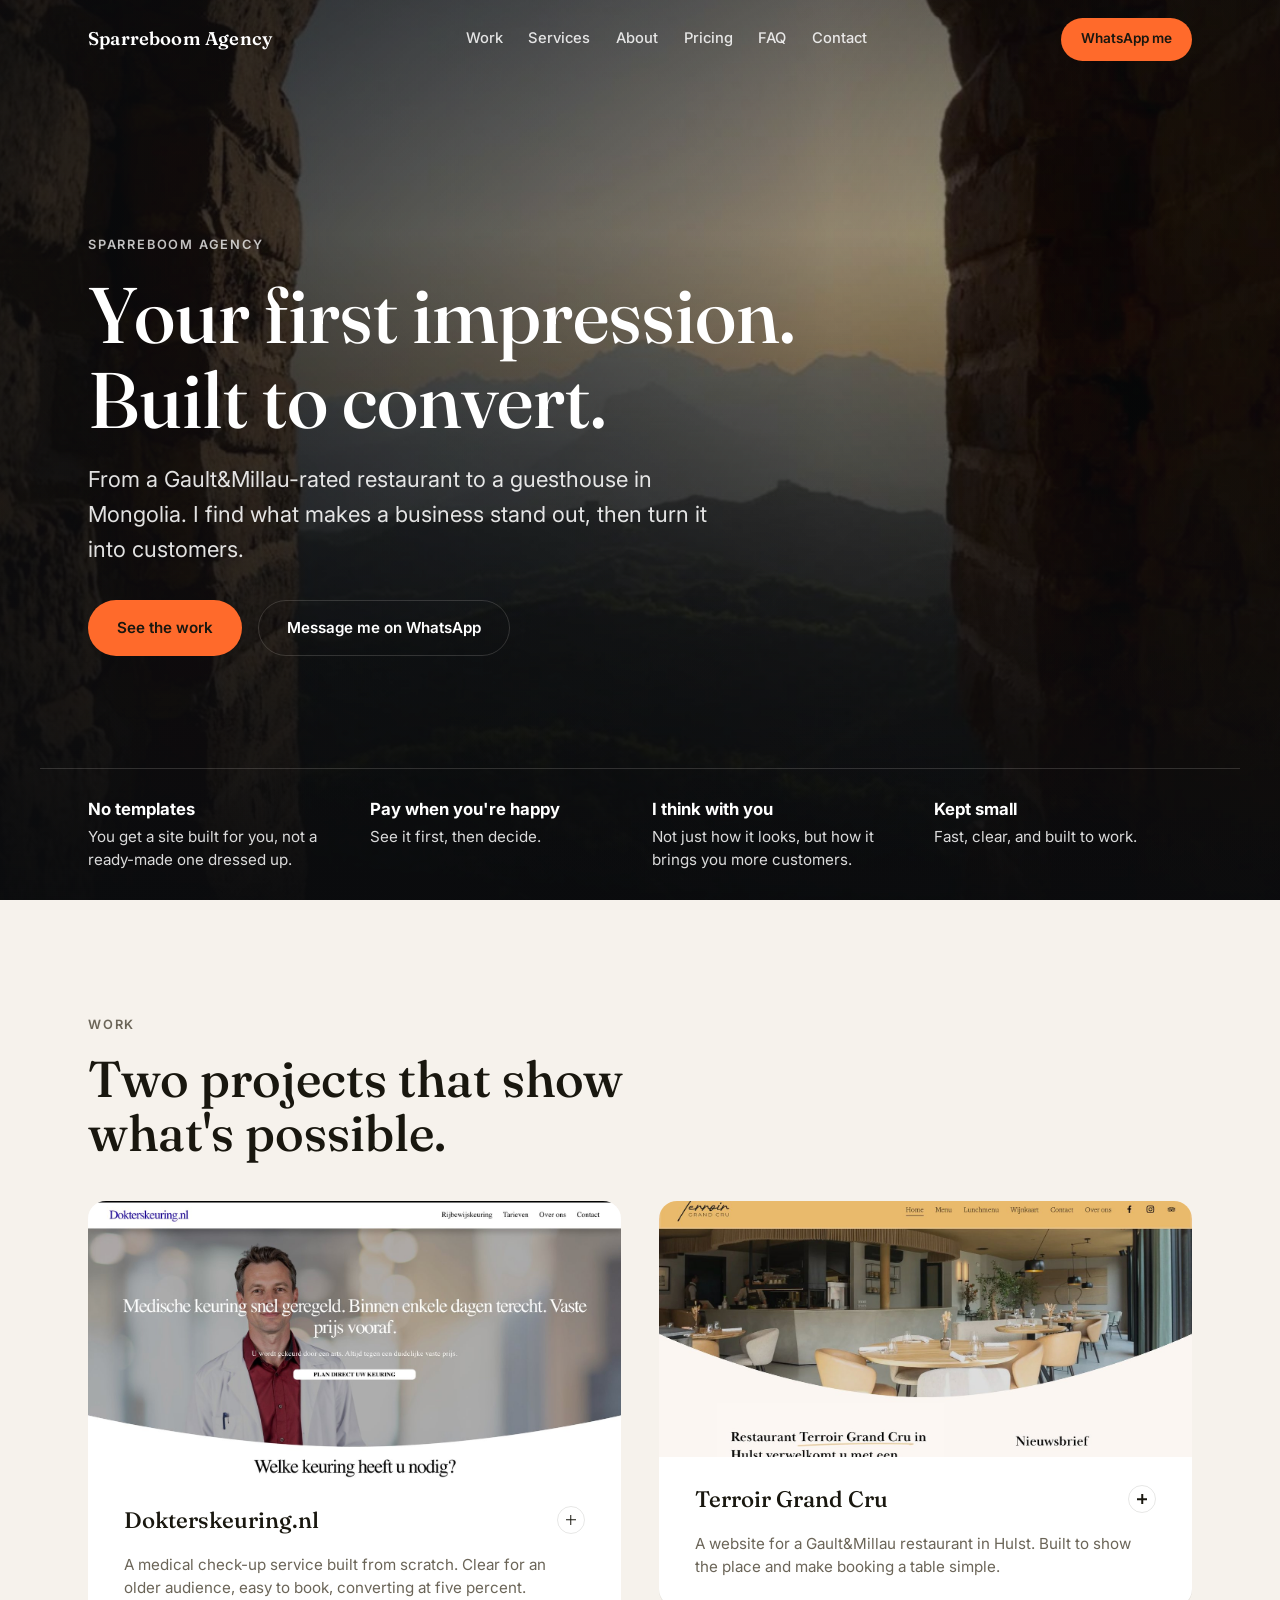
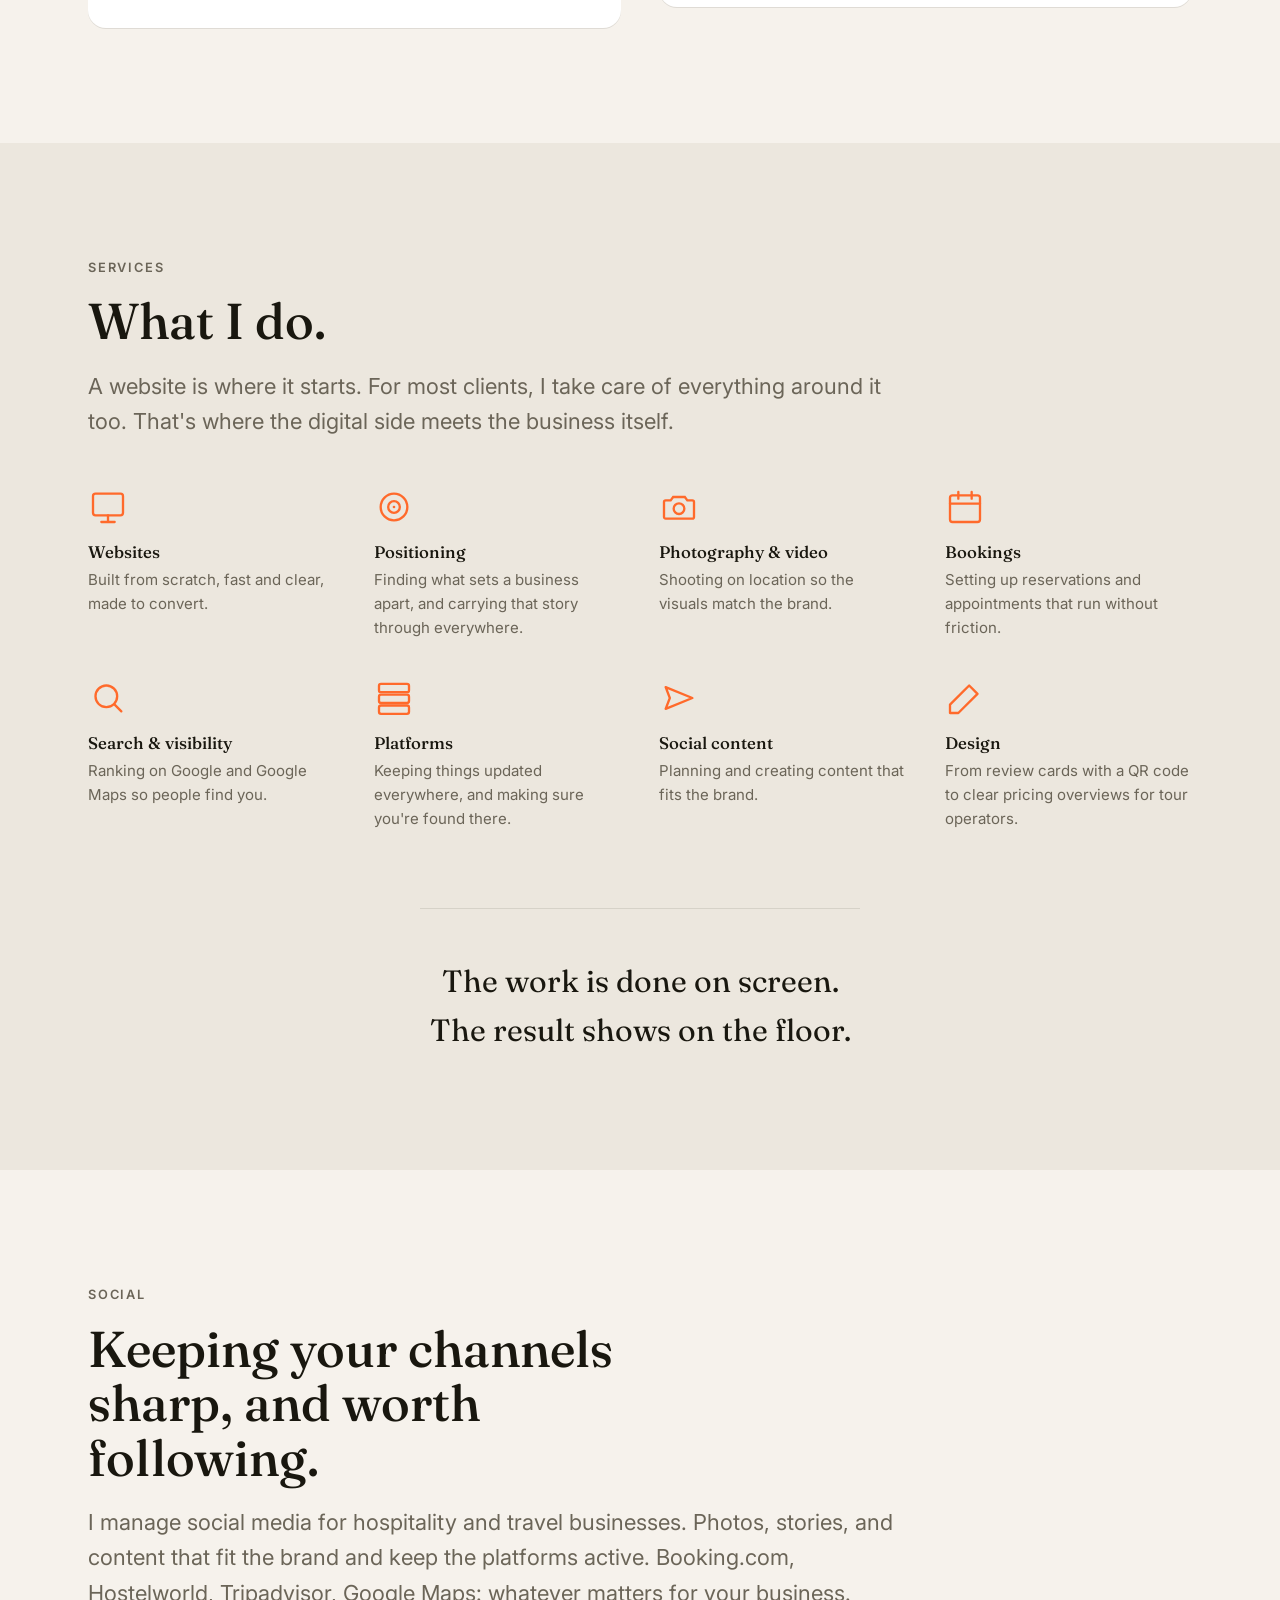
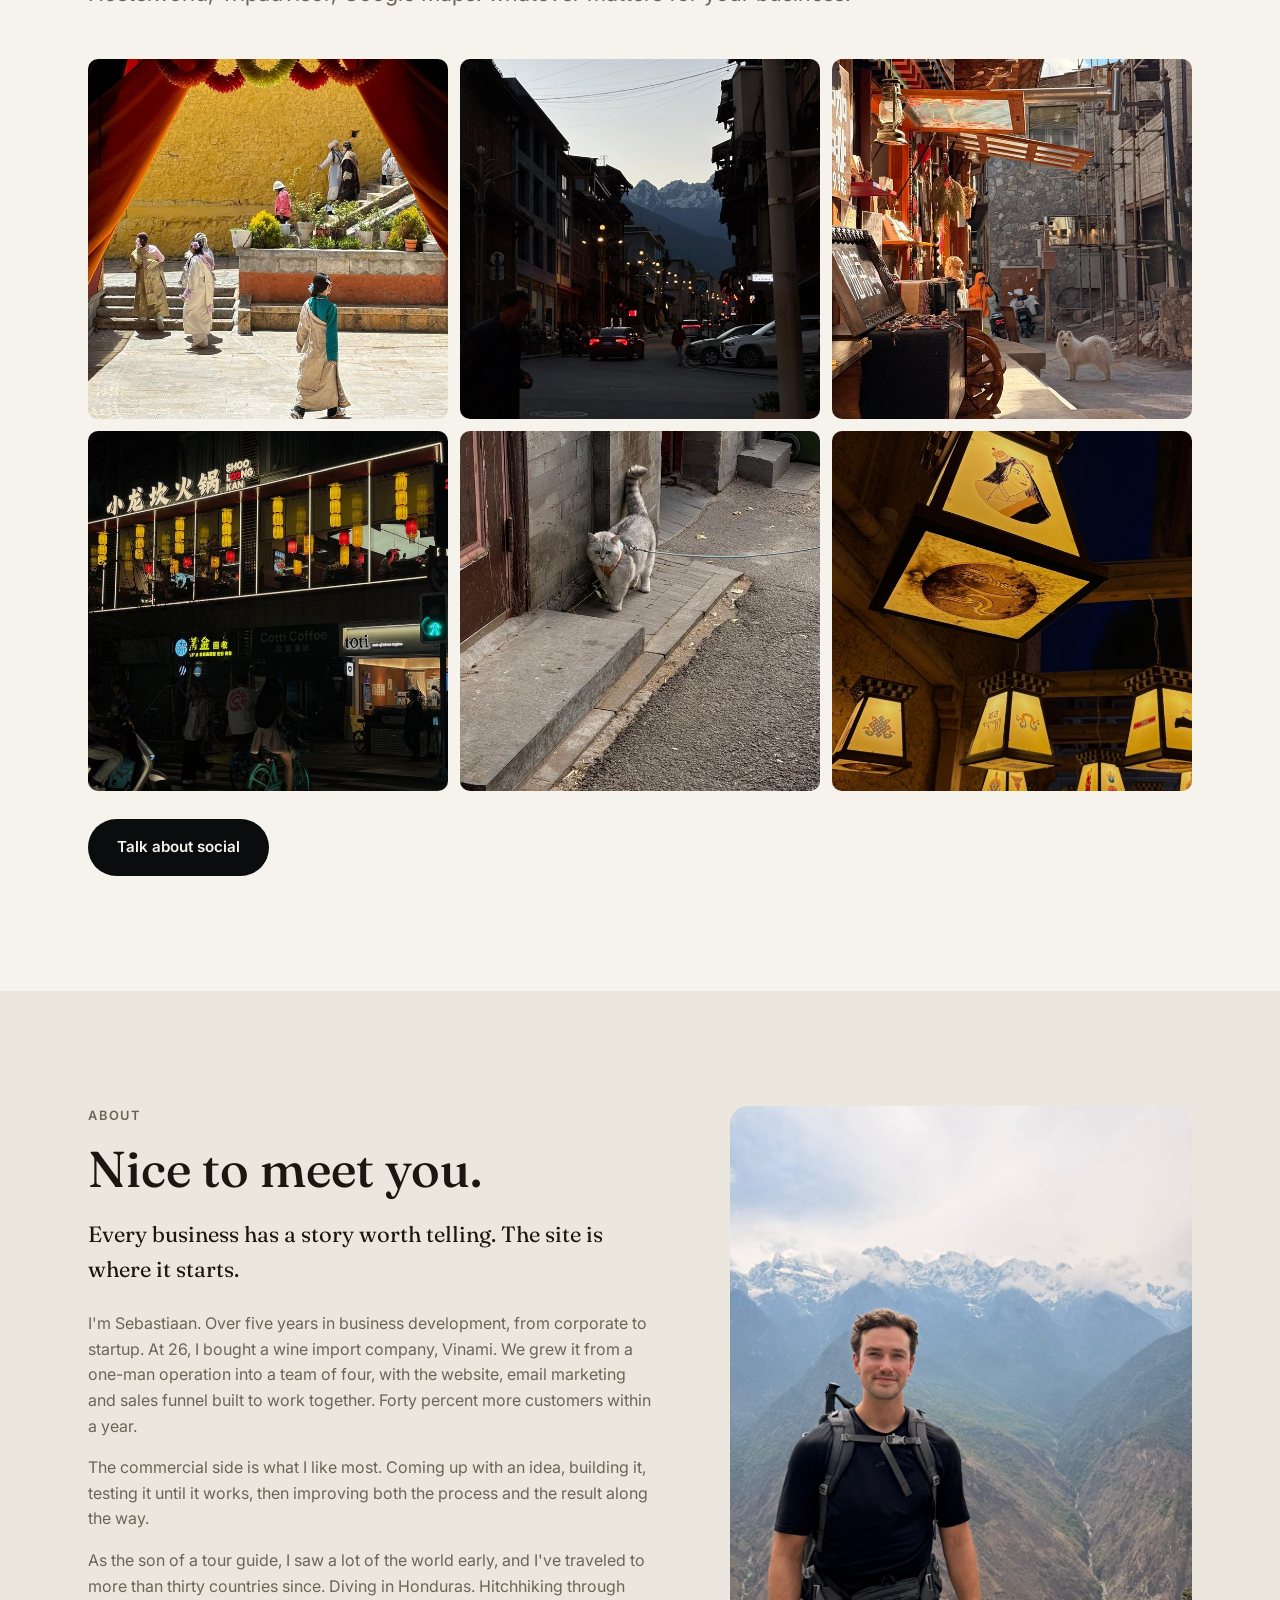
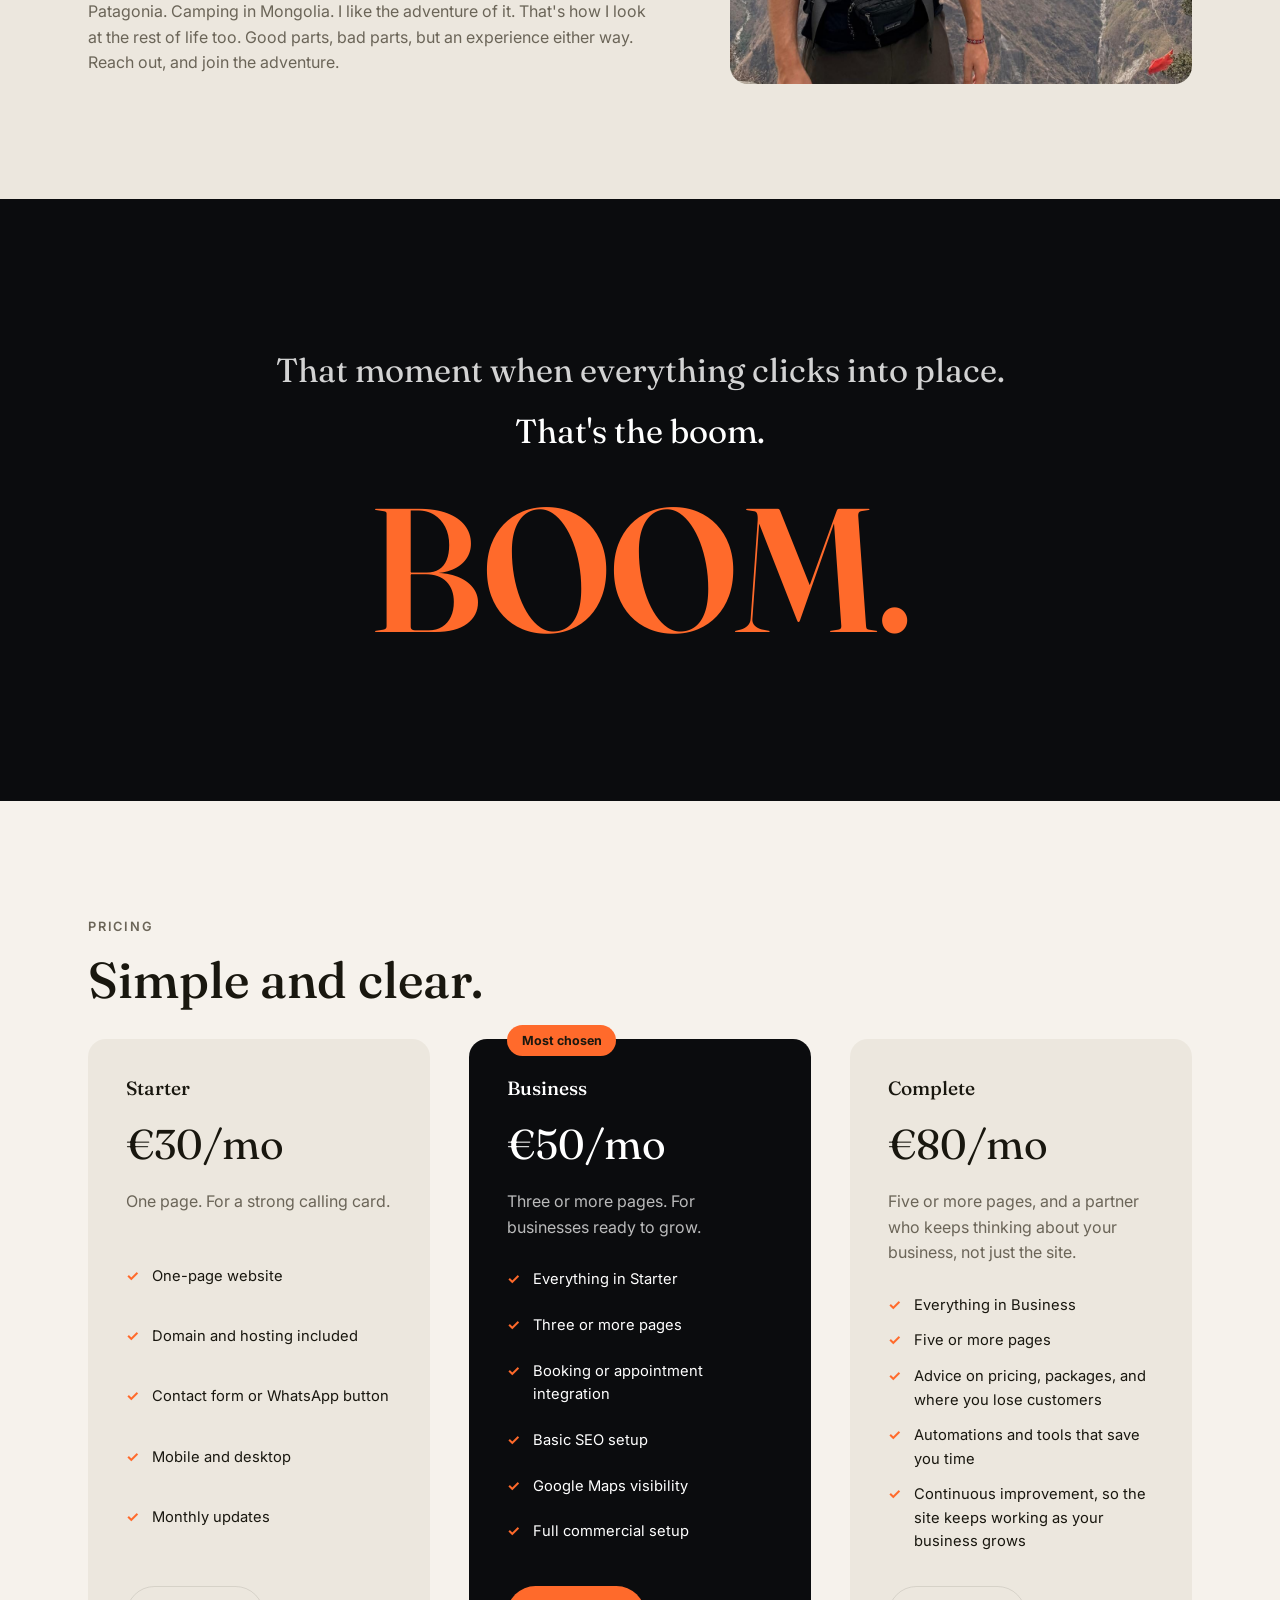
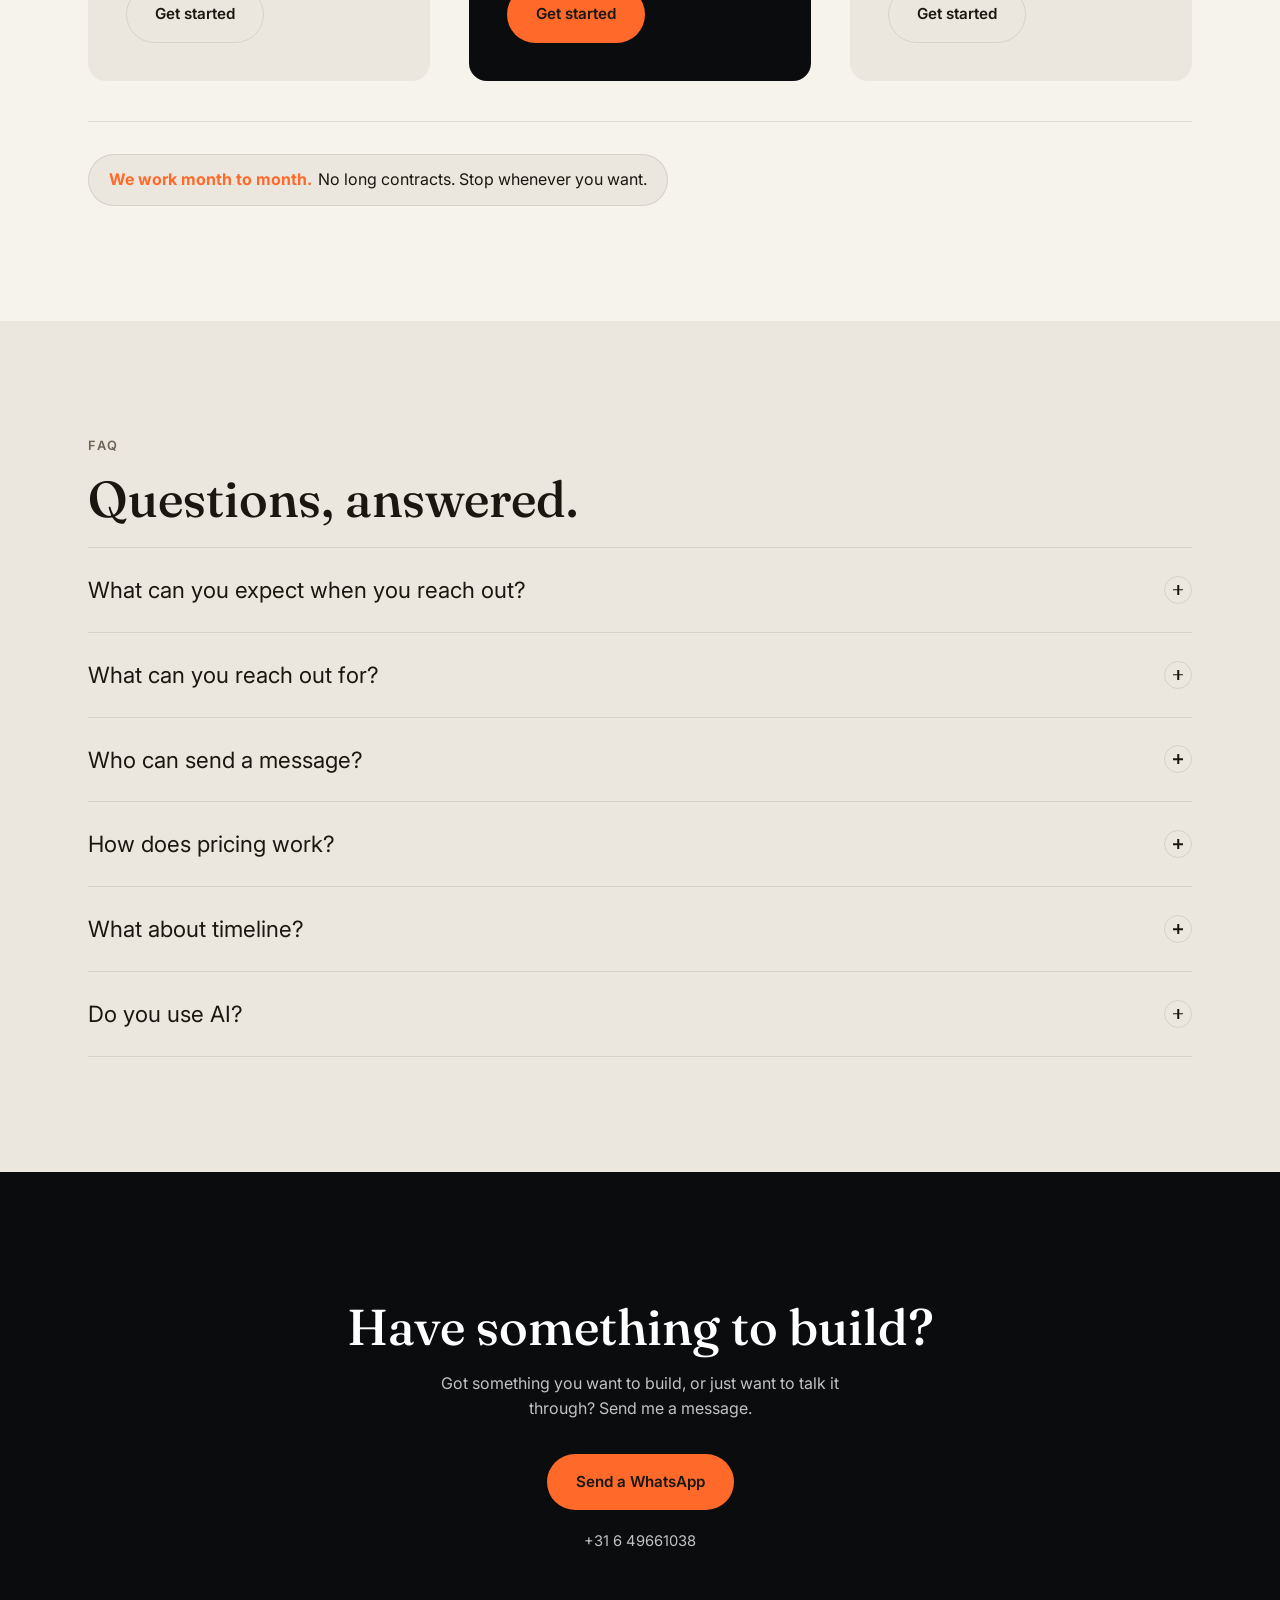
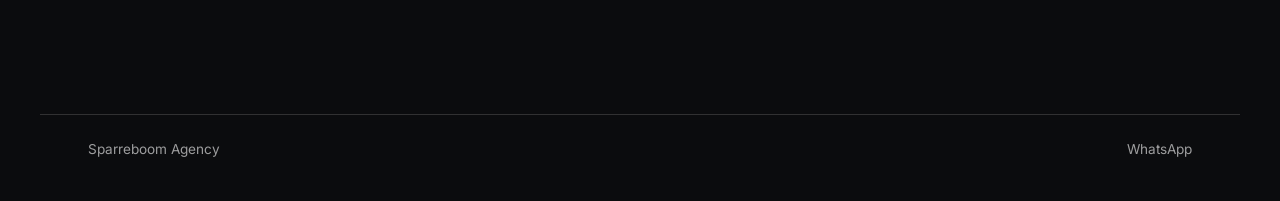
==== index.html @ c26e451d "Initial commit: Sparreboom Agency marketing site Static HTML/CSS/JS site with hero, work case studie" ====
<!DOCTYPE html>
<html lang="en">
<head>
<meta charset="UTF-8">
<meta name="viewport" content="width=device-width, initial-scale=1.0">
<title>Sparreboom Agency — Your first impression, built to convert.</title>
<meta name="description" content="Sparreboom Agency builds websites, and the business around them, for restaurants, guesthouses and small businesses that want to stand out.">

<link rel="preconnect" href="https://fonts.googleapis.com">
<link rel="preconnect" href="https://fonts.gstatic.com" crossorigin>
<link href="https://fonts.googleapis.com/css2?family=Fraunces:ital,opsz,wght@0,9..144,400;0,9..144,500;0,9..144,600;1,9..144,500&family=Inter:wght@400;500;600;700&display=swap" rel="stylesheet">

<link rel="stylesheet" href="css/styles.css">
</head>
<body>

<a class="skip-link" href="#main">Skip to content</a>

<header class="nav" id="nav">
  <div class="nav__inner">
    <a href="#top" class="nav__brand">Sparreboom Agency</a>
    <nav class="nav__links" aria-label="Primary">
      <a href="#work">Work</a>
      <a href="#services">Services</a>
      <a href="#about">About</a>
      <a href="#pricing">Pricing</a>
      <a href="#faq">FAQ</a>
      <a href="#contact">Contact</a>
    </nav>
    <a href="https://wa.me/31649661038" class="btn btn--small btn--accent nav__cta" target="_blank" rel="noopener">WhatsApp me</a>
    <button class="nav__toggle" id="navToggle" aria-label="Open menu" aria-expanded="false">
      <span></span><span></span><span></span>
    </button>
  </div>
  <nav class="nav__mobile" id="navMobile" aria-label="Mobile">
    <a href="#work">Work</a>
    <a href="#services">Services</a>
    <a href="#about">About</a>
    <a href="#pricing">Pricing</a>
    <a href="#faq">FAQ</a>
    <a href="#contact">Contact</a>
    <a href="https://wa.me/31649661038" class="btn btn--accent" target="_blank" rel="noopener">WhatsApp me</a>
  </nav>
</header>

<main id="main">

  <!-- HERO -->
  <section class="hero" id="top">
    <div class="hero__media">
      <img src="images/hero.jpg" alt="A stone archway on the Great Wall of China framing a mountain view at sunset" loading="eager" fetchpriority="high">
      <div class="hero__scrim"></div>
    </div>
    <div class="hero__content reveal">
      <p class="eyebrow eyebrow--light">Sparreboom Agency</p>
      <h1 class="hero__title">Your first impression.<br>Built to convert.</h1>
      <p class="hero__sub">From a Gault&amp;Millau-rated restaurant to a guesthouse in Mongolia. I find what makes a business stand out, then turn it into customers.</p>
      <div class="hero__actions">
        <a href="#work" class="btn btn--accent">See the work</a>
        <a href="https://wa.me/31649661038" class="btn btn--ghost-light" target="_blank" rel="noopener">Message me on WhatsApp</a>
      </div>
    </div>
    <ul class="hero__trust reveal">
      <li><span class="hero__trust-title">No templates</span>You get a site built for you, not a ready-made one dressed up.</li>
      <li><span class="hero__trust-title">Pay when you're happy</span>See it first, then decide.</li>
      <li><span class="hero__trust-title">I think with you</span>Not just how it looks, but how it brings you more customers.</li>
      <li><span class="hero__trust-title">Kept small</span>Fast, clear, and built to work.</li>
    </ul>
  </section>

  <!-- WORK -->
  <section class="section" id="work">
    <div class="container">
      <p class="eyebrow reveal">Work</p>
      <h2 class="section__title reveal">Two projects that show what's possible.</h2>
      <div class="work-grid">
        <div class="work-card reveal" data-accordion-item>
          <button type="button" class="work-card__toggle js-accordion-toggle" aria-expanded="false">
            <span class="work-card__image">
              <img src="images/work-dokterskeuring.jpg" alt="Dokterskeuring.nl website homepage" loading="lazy">
            </span>
            <span class="work-card__head">
              <h3>Dokterskeuring.nl</h3>
              <span class="work-card__chevron" aria-hidden="true"></span>
            </span>
            <span class="work-card__short">A medical check-up service built from scratch. Clear for an older audience, easy to book, converting at five percent.</span>
          </button>
          <div class="work-card__panel">
            <div class="work-card__panel-inner">
              <div class="work-card__panel-content">
                <p>Dokterskeuring.nl needed to reach a specific audience and turn visits into booked appointments. The site didn't exist yet, so I could build it properly from the start.</p>
                <p>The audience is older, so clarity came first. We worked out what questions a visitor would have, then built the site around those answers: short paths, large buttons, and a booking flow that works without friction.</p>
                <p>I set up the basic SEO and the positioning, and everything was measurable from day one. The site now converts at five percent, tracked since it went live.</p>
                <blockquote class="work-card__quote">
                  <p>"Sebastiaan set it up from the start. We get bookings every week now."</p>
                </blockquote>
                <a class="work-card__link" href="https://dokterskeuring.nl/" target="_blank" rel="noopener">Visit the live site <span aria-hidden="true">→</span></a>
              </div>
            </div>
          </div>
        </div>
        <div class="work-card reveal" data-accordion-item>
          <button type="button" class="work-card__toggle js-accordion-toggle" aria-expanded="false">
            <span class="work-card__image">
              <img src="images/work-terroir.jpg" alt="Terroir Grand Cru restaurant website homepage" loading="lazy">
            </span>
            <span class="work-card__head">
              <h3>Terroir Grand Cru</h3>
              <span class="work-card__chevron" aria-hidden="true"></span>
            </span>
            <span class="work-card__short">A website for a Gault&amp;Millau restaurant in Hulst. Built to show the place and make booking a table simple.</span>
          </button>
          <div class="work-card__panel">
            <div class="work-card__panel-inner">
              <div class="work-card__panel-content">
                <p>Terroir Grand Cru is a Gault&amp;Millau-rated restaurant, and the website needed to match that level.</p>
                <p>I built the site around the food and the room: large photography, a calm layout, and a clear path to the menu and the reservation page.</p>
                <p>The result is a site that feels as considered as the kitchen itself, and makes booking a table the easiest part of the evening.</p>
                <blockquote class="work-card__quote">
                  <p>"He understood the restaurant right away. The site feels like us."</p>
                </blockquote>
                <a class="work-card__link" href="https://terroirgrandcru.nl/" target="_blank" rel="noopener">Visit the live site <span aria-hidden="true">→</span></a>
              </div>
            </div>
          </div>
        </div>
      </div>
    </div>
  </section>

  <!-- SERVICES -->
  <section class="section section--card" id="services">
    <div class="container">
      <p class="eyebrow reveal">Services</p>
      <h2 class="section__title reveal">What I do.</h2>
      <p class="section__intro reveal">A website is where it starts. For most clients, I take care of everything around it too. That's where the digital side meets the business itself.</p>

      <div class="services-grid">
        <div class="service reveal">
          <span class="service__icon" aria-hidden="true"><svg viewBox="0 0 24 24" fill="none"><rect x="3" y="4" width="18" height="13" rx="1.5" stroke="currentColor" stroke-width="1.4"/><path d="M8 21h8M12 17v4" stroke="currentColor" stroke-width="1.4" stroke-linecap="round"/></svg></span>
          <h3>Websites</h3>
          <p>Built from scratch, fast and clear, made to convert.</p>
        </div>
        <div class="service reveal">
          <span class="service__icon" aria-hidden="true"><svg viewBox="0 0 24 24" fill="none"><circle cx="12" cy="12" r="8" stroke="currentColor" stroke-width="1.4"/><circle cx="12" cy="12" r="3.5" stroke="currentColor" stroke-width="1.4"/><circle cx="12" cy="12" r="0.8" fill="currentColor"/></svg></span>
          <h3>Positioning</h3>
          <p>Finding what sets a business apart, and carrying that story through everywhere.</p>
        </div>
        <div class="service reveal">
          <span class="service__icon" aria-hidden="true"><svg viewBox="0 0 24 24" fill="none"><path d="M4 8h3l1.5-2h7L17 8h3a1 1 0 0 1 1 1v9a1 1 0 0 1-1 1H4a1 1 0 0 1-1-1V9a1 1 0 0 1 1-1Z" stroke="currentColor" stroke-width="1.4"/><circle cx="12" cy="13" r="3.2" stroke="currentColor" stroke-width="1.4"/></svg></span>
          <h3>Photography &amp; video</h3>
          <p>Shooting on location so the visuals match the brand.</p>
        </div>
        <div class="service reveal">
          <span class="service__icon" aria-hidden="true"><svg viewBox="0 0 24 24" fill="none"><rect x="3" y="5" width="18" height="16" rx="1.5" stroke="currentColor" stroke-width="1.4"/><path d="M3 10h18M8 3v4M16 3v4" stroke="currentColor" stroke-width="1.4" stroke-linecap="round"/></svg></span>
          <h3>Bookings</h3>
          <p>Setting up reservations and appointments that run without friction.</p>
        </div>
        <div class="service reveal">
          <span class="service__icon" aria-hidden="true"><svg viewBox="0 0 24 24" fill="none"><circle cx="11" cy="11" r="6.5" stroke="currentColor" stroke-width="1.4"/><path d="M20 20l-4.3-4.3" stroke="currentColor" stroke-width="1.4" stroke-linecap="round"/></svg></span>
          <h3>Search &amp; visibility</h3>
          <p>Ranking on Google and Google Maps so people find you.</p>
        </div>
        <div class="service reveal">
          <span class="service__icon" aria-hidden="true"><svg viewBox="0 0 24 24" fill="none"><rect x="3" y="3.5" width="18" height="5" rx="1.2" stroke="currentColor" stroke-width="1.4"/><rect x="3" y="10" width="18" height="5" rx="1.2" stroke="currentColor" stroke-width="1.4"/><rect x="3" y="16.5" width="18" height="5" rx="1.2" stroke="currentColor" stroke-width="1.4"/></svg></span>
          <h3>Platforms</h3>
          <p>Keeping things updated everywhere, and making sure you're found there.</p>
        </div>
        <div class="service reveal">
          <span class="service__icon" aria-hidden="true"><svg viewBox="0 0 24 24" fill="none"><path d="M4 5.5 20 12 4 18.5l2.5-6.5L4 5.5Z" stroke="currentColor" stroke-width="1.4" stroke-linejoin="round"/></svg></span>
          <h3>Social content</h3>
          <p>Planning and creating content that fits the brand.</p>
        </div>
        <div class="service reveal">
          <span class="service__icon" aria-hidden="true"><svg viewBox="0 0 24 24" fill="none"><path d="M14.5 4.5 19.5 9.5 8 21H3v-5L14.5 4.5Z" stroke="currentColor" stroke-width="1.4" stroke-linejoin="round"/></svg></span>
          <h3>Design</h3>
          <p>From review cards with a QR code to clear pricing overviews for tour operators.</p>
        </div>
      </div>

      <p class="pull-quote reveal">The work is done on screen.<br>The result shows on the floor.</p>
    </div>
  </section>

  <!-- SOCIAL -->
  <section class="section" id="social-media">
    <div class="container">
      <p class="eyebrow reveal">Social</p>
      <h2 class="section__title reveal">Keeping your channels sharp, and worth following.</h2>
      <p class="section__intro reveal">I manage social media for hospitality and travel businesses. Photos, stories, and content that fit the brand and keep the platforms active. Booking.com, Hostelworld, Tripadvisor, Google Maps: whatever matters for your business.</p>

      <div class="social-grid reveal">
        <img src="images/social-1.jpg" alt="Temple courtyard with garlands during a ceremony in Mongolia" loading="lazy">
        <img src="images/social-2.jpg" alt="Mountain town street at dusk" loading="lazy">
        <img src="images/social-3.jpg" alt="Lantern-lit shopfront with a dog outside" loading="lazy">
        <img src="images/social-4.jpg" alt="Night street scene with restaurant signage" loading="lazy">
        <img src="images/social-5.jpg" alt="Grey cat on a leash outside a doorway" loading="lazy">
        <img src="images/social-6.jpg" alt="Hanging paper lanterns lit up at dusk" loading="lazy">
      </div>
      <a href="https://wa.me/31649661038" class="btn btn--dark reveal" target="_blank" rel="noopener">Talk about social</a>
    </div>
  </section>

  <!-- ABOUT -->
  <section class="section section--card" id="about">
    <div class="container about">
      <div class="about__text">
        <p class="eyebrow reveal">About</p>
        <h2 class="section__title reveal">Nice to meet you.</h2>
        <p class="about__lede reveal">Every business has a story worth telling. The site is where it starts.</p>
        <p class="reveal">I'm Sebastiaan. Over five years in business development, from corporate to startup. At 26, I bought a wine import company, Vinami. We grew it from a one-man operation into a team of four, with the website, email marketing and sales funnel built to work together. Forty percent more customers within a year.</p>
        <p class="reveal">The commercial side is what I like most. Coming up with an idea, building it, testing it until it works, then improving both the process and the result along the way.</p>
        <p class="reveal">As the son of a tour guide, I saw a lot of the world early, and I've traveled to more than thirty countries since. Diving in Honduras. Hitchhiking through Patagonia. Camping in Mongolia. I like the adventure of it. That's how I look at the rest of life too. Good parts, bad parts, but an experience either way. Reach out, and join the adventure.</p>
      </div>
      <div class="about__photos reveal">
        <img src="images/about-1.jpg" alt="Sebastiaan standing on a mountain trail with snow-capped peaks behind him" loading="lazy">
      </div>
    </div>
  </section>

  <!-- THE MOMENT -->
  <section class="moment">
    <p class="moment__line reveal">That moment when everything clicks into place.</p>
    <p class="moment__line moment__line--sub reveal">That's the boom.</p>
    <p class="moment__boom reveal" data-boom>BOOM.</p>
  </section>

  <!-- PRICING -->
  <section class="section" id="pricing">
    <div class="container">
      <p class="eyebrow reveal">Pricing</p>
      <h2 class="section__title reveal">Simple and clear.</h2>

      <div class="pricing-grid">
        <div class="price-card reveal">
          <h3>Starter</h3>
          <p class="price-card__price"><span class="price-card__amount">€30</span>/mo</p>
          <p class="price-card__desc">One page. For a strong calling card.</p>
          <ul class="price-card__list">
            <li class="is-included">One-page website</li>
            <li class="is-included">Domain and hosting included</li>
            <li class="is-included">Contact form or WhatsApp button</li>
            <li class="is-included">Mobile and desktop</li>
            <li class="is-included">Monthly updates</li>
          </ul>
          <a href="https://wa.me/31649661038" class="btn btn--ghost-dark" target="_blank" rel="noopener">Get started</a>
        </div>

        <div class="price-card price-card--featured reveal">
          <span class="price-card__badge">Most chosen</span>
          <h3>Business</h3>
          <p class="price-card__price"><span class="price-card__amount">€50</span>/mo</p>
          <p class="price-card__desc">Three or more pages. For businesses ready to grow.</p>
          <ul class="price-card__list">
            <li class="is-included">Everything in Starter</li>
            <li class="is-included">Three or more pages</li>
            <li class="is-included">Booking or appointment integration</li>
            <li class="is-included">Basic SEO setup</li>
            <li class="is-included">Google Maps visibility</li>
            <li class="is-included">Full commercial setup</li>
          </ul>
          <a href="https://wa.me/31649661038" class="btn btn--accent" target="_blank" rel="noopener">Get started</a>
        </div>

        <div class="price-card reveal">
          <h3>Complete</h3>
          <p class="price-card__price"><span class="price-card__amount">€80</span>/mo</p>
          <p class="price-card__desc">Five or more pages, and a partner who keeps thinking about your business, not just the site.</p>
          <ul class="price-card__list">
            <li class="is-included">Everything in Business</li>
            <li class="is-included">Five or more pages</li>
            <li class="is-included">Advice on pricing, packages, and where you lose customers</li>
            <li class="is-included">Automations and tools that save you time</li>
            <li class="is-included">Continuous improvement, so the site keeps working as your business grows</li>
          </ul>
          <a href="https://wa.me/31649661038" class="btn btn--ghost-dark" target="_blank" rel="noopener">Get started</a>
        </div>
      </div>

      <div class="pricing-meta reveal">
        <p class="pricing-terms"><strong>We work month to month.</strong> No long contracts. Stop whenever you want.</p>
      </div>
    </div>
  </section>

  <!-- FAQ -->
  <section class="section section--card" id="faq">
    <div class="container">
      <p class="eyebrow reveal">FAQ</p>
      <h2 class="section__title reveal">Questions, answered.</h2>

      <div class="faq-list">
        <div class="faq-item reveal" data-accordion-item>
          <button type="button" class="faq-item__toggle js-accordion-toggle" aria-expanded="false">
            <span class="faq-item__q">What can you expect when you reach out?</span>
            <span class="faq-item__chevron" aria-hidden="true"></span>
          </button>
          <div class="faq-item__panel">
            <div class="faq-item__panel-inner">
              <div class="faq-item__panel-content">
                <p>A short, no-pressure conversation about what you need and whether I can help.</p>
              </div>
            </div>
          </div>
        </div>

        <div class="faq-item reveal" data-accordion-item>
          <button type="button" class="faq-item__toggle js-accordion-toggle" aria-expanded="false">
            <span class="faq-item__q">What can you reach out for?</span>
            <span class="faq-item__chevron" aria-hidden="true"></span>
          </button>
          <div class="faq-item__panel">
            <div class="faq-item__panel-inner">
              <div class="faq-item__panel-content">
                <p>Anything from a new website to positioning, social, or commercial advice. Also one-off projects.</p>
              </div>
            </div>
          </div>
        </div>

        <div class="faq-item reveal" data-accordion-item>
          <button type="button" class="faq-item__toggle js-accordion-toggle" aria-expanded="false">
            <span class="faq-item__q">Who can send a message?</span>
            <span class="faq-item__chevron" aria-hidden="true"></span>
          </button>
          <div class="faq-item__panel">
            <div class="faq-item__panel-inner">
              <div class="faq-item__panel-content">
                <p>Any business owner. Small or large, local or international.</p>
              </div>
            </div>
          </div>
        </div>

        <div class="faq-item reveal" data-accordion-item>
          <button type="button" class="faq-item__toggle js-accordion-toggle" aria-expanded="false">
            <span class="faq-item__q">How does pricing work?</span>
            <span class="faq-item__chevron" aria-hidden="true"></span>
          </button>
          <div class="faq-item__panel">
            <div class="faq-item__panel-inner">
              <div class="faq-item__panel-content">
                <p>It starts with a free intake call to talk through the options. Then I come back with a concrete plan. You only pay when you're happy.</p>
              </div>
            </div>
          </div>
        </div>

        <div class="faq-item reveal" data-accordion-item>
          <button type="button" class="faq-item__toggle js-accordion-toggle" aria-expanded="false">
            <span class="faq-item__q">What about timeline?</span>
            <span class="faq-item__chevron" aria-hidden="true"></span>
          </button>
          <div class="faq-item__panel">
            <div class="faq-item__panel-inner">
              <div class="faq-item__panel-content">
                <p>A simple site can be live in one to two weeks. Larger projects take longer, and we agree the timeline together up front.</p>
              </div>
            </div>
          </div>
        </div>

        <div class="faq-item reveal" data-accordion-item>
          <button type="button" class="faq-item__toggle js-accordion-toggle" aria-expanded="false">
            <span class="faq-item__q">Do you use AI?</span>
            <span class="faq-item__chevron" aria-hidden="true"></span>
          </button>
          <div class="faq-item__panel">
            <div class="faq-item__panel-inner">
              <div class="faq-item__panel-content">
                <p>Yes, where it helps me work faster and better. But the thinking, the strategy, and the result are mine, built for your business.</p>
              </div>
            </div>
          </div>
        </div>
      </div>
    </div>
  </section>

  <!-- CONTACT -->
  <section class="contact" id="contact">
    <div class="container">
      <h2 class="contact__title reveal">Have something to build?</h2>
      <p class="reveal">Got something you want to build, or just want to talk it through? Send me a message.</p>
      <a href="https://wa.me/31649661038" class="btn btn--accent reveal" target="_blank" rel="noopener">Send a WhatsApp</a>
      <p class="contact__number reveal">+31 6 49661038</p>
    </div>
  </section>

</main>

<footer class="footer">
  <div class="container footer__inner">
    <span>Sparreboom Agency</span>
    <a href="https://wa.me/31649661038" target="_blank" rel="noopener">WhatsApp</a>
  </div>
</footer>

<script src="js/main.js"></script>
</body>
</html>
---- css/styles.css ----
/* ============================================================
   Sparreboom Agency — styles.css
   ============================================================ */

:root {
  --dark: #0b0c0e;
  --dark-soft: #16181c;
  --light: #f6f2ec;
  --card: #ece7de;
  --stone: #6b6558;
  --ink: #19170f;
  --accent: #ff6a2b;
  --hairline: rgba(25, 23, 15, 0.1);
  --hairline-light: rgba(246, 242, 236, 0.16);

  --font-display: "Fraunces", "Iowan Old Style", Georgia, serif;
  --font-sans: "Inter", -apple-system, BlinkMacSystemFont, "Segoe UI", sans-serif;

  --fs-hero: clamp(2.6rem, 4.4vw + 1.4rem, 5.4rem);
  --fs-h2: clamp(2rem, 2.4vw + 1.3rem, 3.15rem);
  --fs-h3: clamp(1.15rem, 0.6vw + 1rem, 1.4rem);
  --fs-lede: clamp(1.1rem, 0.6vw + 1rem, 1.375rem);
  --fs-body: 1rem;
  --fs-boom: clamp(4rem, 14vw, 11rem);

  --container: 1200px;
  --gap: clamp(1.25rem, 3vw, 2.5rem);
  --radius: 18px;
  --ease: cubic-bezier(0.16, 1, 0.3, 1);
}

* { box-sizing: border-box; }
html { scroll-behavior: smooth; }

body {
  margin: 0;
  background: var(--light);
  color: var(--ink);
  font-family: var(--font-sans);
  font-size: var(--fs-body);
  line-height: 1.6;
  -webkit-font-smoothing: antialiased;
}

img { max-width: 100%; display: block; }

h1, h2, h3 {
  font-family: var(--font-display);
  font-weight: 500;
  line-height: 1.08;
  margin: 0;
}

p { margin: 0 0 1rem; }
p:last-child { margin-bottom: 0; }

a { color: inherit; text-decoration: none; }

.container {
  max-width: var(--container);
  margin: 0 auto;
  padding: 0 clamp(1.25rem, 4vw, 3rem);
}

.skip-link {
  position: absolute;
  left: -999px;
  top: 0;
  background: var(--accent);
  color: var(--ink);
  padding: 0.75rem 1.25rem;
  z-index: 999;
  border-radius: 0 0 8px 0;
}
.skip-link:focus { left: 0; }

/* ---------- Buttons ---------- */
.btn {
  display: inline-flex;
  align-items: center;
  gap: 0.5rem;
  padding: 0.95rem 1.75rem;
  border-radius: 999px;
  font-weight: 600;
  font-size: 0.95rem;
  border: 1px solid transparent;
  cursor: pointer;
  transition: transform 0.35s var(--ease), background 0.35s var(--ease), border-color 0.35s var(--ease), color 0.35s var(--ease);
  white-space: nowrap;
}
.btn:hover { transform: translateY(-2px); }
.btn--small { padding: 0.6rem 1.2rem; font-size: 0.85rem; }

.btn--accent { background: var(--accent); color: var(--ink); }
.btn--accent:hover { background: #ff7d47; }

.btn--ghost-light { border-color: var(--hairline-light); color: #fff; }
.btn--ghost-light:hover { background: rgba(255, 255, 255, 0.1); }

.btn--ghost-dark { border-color: var(--hairline); color: var(--ink); }
.btn--ghost-dark:hover { background: rgba(25, 23, 15, 0.06); }

.btn--dark { background: var(--dark); color: var(--light); }
.btn--dark:hover { background: var(--dark-soft); }

/* ---------- Nav ---------- */
.nav {
  position: fixed;
  top: 0; left: 0; right: 0;
  z-index: 100;
  padding: 1.1rem 0;
  transition: background 0.4s var(--ease), padding 0.4s var(--ease), backdrop-filter 0.4s var(--ease);
}
.nav__inner {
  max-width: var(--container);
  margin: 0 auto;
  padding: 0 clamp(1.25rem, 4vw, 3rem);
  display: flex;
  align-items: center;
  justify-content: space-between;
  gap: 1.5rem;
}
.nav__brand {
  font-family: var(--font-display);
  font-size: 1.15rem;
  font-weight: 600;
  color: #fff;
  letter-spacing: 0.01em;
}
.nav__links {
  display: flex;
  gap: clamp(1rem, 2vw, 2rem);
  flex: 1;
  justify-content: center;
}
.nav__links a {
  color: rgba(255, 255, 255, 0.85);
  font-size: 0.92rem;
  font-weight: 500;
  transition: color 0.25s var(--ease);
}
.nav__links a:hover { color: #fff; }
.nav__cta { flex-shrink: 0; }

.nav__toggle {
  display: none;
  width: 32px; height: 32px;
  background: none; border: none; cursor: pointer;
  flex-direction: column; justify-content: center; gap: 5px;
  padding: 0;
}
.nav__toggle span {
  display: block; height: 2px; width: 100%;
  background: #fff; border-radius: 2px;
  transition: transform 0.3s var(--ease), opacity 0.3s var(--ease);
}

.nav__mobile { display: none; }

.nav.is-scrolled {
  background: rgba(11, 12, 14, 0.82);
  backdrop-filter: blur(14px);
  -webkit-backdrop-filter: blur(14px);
  padding: 0.75rem 0;
  box-shadow: 0 1px 0 var(--hairline-light);
}

/* ---------- Hero ---------- */
.hero {
  position: relative;
  min-height: 100svh;
  display: flex;
  flex-direction: column;
  justify-content: flex-end;
  color: #fff;
  overflow: hidden;
  padding-top: 6rem;
}
.hero__media {
  position: absolute;
  inset: 0;
  z-index: 0;
}
.hero__media img {
  width: 100%;
  height: 100%;
  object-fit: cover;
  object-position: 60% center;
  will-change: transform;
}
.hero__scrim {
  position: absolute;
  inset: 0;
  background:
    linear-gradient(90deg, rgba(11,12,14,0.8) 0%, rgba(11,12,14,0.42) 42%, rgba(11,12,14,0.18) 65%, rgba(11,12,14,0.4) 100%),
    linear-gradient(180deg, rgba(11,12,14,0.4) 0%, rgba(11,12,14,0.12) 26%, rgba(11,12,14,0.5) 66%, rgba(11,12,14,0.95) 100%);
}
.hero__content {
  position: relative;
  z-index: 1;
  max-width: var(--container);
  margin: 0 auto;
  width: 100%;
  padding: 0 clamp(1.25rem, 4vw, 3rem);
  padding-bottom: clamp(2.5rem, 5vw, 4rem);
}
.eyebrow {
  font-size: 0.8rem;
  font-weight: 600;
  letter-spacing: 0.14em;
  text-transform: uppercase;
  color: var(--stone);
  margin: 0 0 1rem;
}
.eyebrow--light { color: rgba(255, 255, 255, 0.75); }

.hero__title {
  font-size: var(--fs-hero);
  max-width: 16ch;
  margin-bottom: 1.25rem;
}
.hero__sub {
  font-size: var(--fs-lede);
  max-width: 46ch;
  color: rgba(255, 255, 255, 0.88);
  margin-bottom: 2rem;
}
.hero__actions {
  display: flex;
  flex-wrap: wrap;
  gap: 1rem;
  margin-bottom: 3rem;
}

.hero__trust {
  position: relative;
  z-index: 1;
  list-style: none;
  margin: 0;
  padding: clamp(1.25rem, 3vw, 1.75rem) clamp(1.25rem, 4vw, 3rem);
  max-width: var(--container);
  margin: 0 auto;
  width: 100%;
  display: grid;
  grid-template-columns: repeat(4, 1fr);
  gap: 1.5rem;
  border-top: 1px solid var(--hairline-light);
}
.hero__trust li {
  font-size: 0.95rem;
  color: rgba(255, 255, 255, 0.85);
  line-height: 1.5;
}
.hero__trust-title {
  display: block;
  color: #fff;
  font-weight: 700;
  font-size: 1.05rem;
  margin-bottom: 0.25rem;
}

/* ---------- Sections (generic) ---------- */
.section { padding: clamp(4.5rem, 9vw, 8rem) 0; }
.section--card { background: var(--card); }
.section__title { font-size: var(--fs-h2); max-width: 18ch; margin-bottom: 1.25rem; }
.section__intro { font-size: var(--fs-lede); max-width: 58ch; color: var(--stone); margin-bottom: 3rem; }

/* ---------- Work ---------- */
.work-grid {
  display: grid;
  grid-template-columns: repeat(2, 1fr);
  align-items: start;
  gap: var(--gap);
  margin-top: 2.5rem;
}
.work-card {
  border-radius: var(--radius);
  overflow: hidden;
  background: #fff;
  box-shadow: 0 1px 0 var(--hairline);
}
.work-card__toggle {
  display: block;
  width: 100%;
  border: none;
  background: none;
  padding: 0;
  margin: 0;
  cursor: pointer;
  text-align: left;
  font: inherit;
  color: inherit;
}
.work-card__image { display: block; overflow: hidden; background: var(--card); }
.work-card__image img {
  display: block;
  width: 100%;
  height: auto;
  transition: transform 0.6s var(--ease);
}
.work-card__toggle:hover .work-card__image img,
.work-card__toggle:focus-visible .work-card__image img { transform: scale(1.03); }
.work-card__head {
  display: flex;
  align-items: center;
  justify-content: space-between;
  gap: 1rem;
  padding: clamp(1.25rem, 3vw, 1.75rem) clamp(1.5rem, 3vw, 2.25rem);
}
.work-card__head h3 { font-size: var(--fs-h3); }
.work-card__short {
  display: block;
  padding: 0 clamp(1.5rem, 3vw, 2.25rem) clamp(1.25rem, 3vw, 1.75rem);
  margin-top: -0.5rem;
  color: var(--stone);
  font-size: 0.95rem;
  line-height: 1.5;
}
.work-card__chevron,
.faq-item__chevron {
  flex: none;
  width: 28px; height: 28px;
  border-radius: 50%;
  border: 1px solid var(--hairline);
  position: relative;
  transition: transform 0.35s var(--ease), background 0.35s var(--ease), border-color 0.35s var(--ease);
}
.work-card__chevron::before,
.work-card__chevron::after,
.faq-item__chevron::before,
.faq-item__chevron::after {
  content: "";
  position: absolute;
  top: 50%; left: 50%;
  background: var(--ink);
  transform: translate(-50%, -50%);
}
.work-card__chevron::before,
.faq-item__chevron::before { width: 10px; height: 1.5px; }
.work-card__chevron::after,
.faq-item__chevron::after { width: 1.5px; height: 10px; transition: opacity 0.3s var(--ease); }
.work-card__toggle[aria-expanded="true"] .work-card__chevron,
.faq-item__toggle[aria-expanded="true"] .faq-item__chevron { background: var(--accent); border-color: var(--accent); }
.work-card__toggle[aria-expanded="true"] .work-card__chevron::before,
.work-card__toggle[aria-expanded="true"] .work-card__chevron::after,
.faq-item__toggle[aria-expanded="true"] .faq-item__chevron::before,
.faq-item__toggle[aria-expanded="true"] .faq-item__chevron::after { background: #fff; }
.work-card__toggle[aria-expanded="true"] .work-card__chevron::after,
.faq-item__toggle[aria-expanded="true"] .faq-item__chevron::after { opacity: 0; }

.work-card__panel,
.faq-item__panel {
  display: grid;
  grid-template-rows: 0fr;
  transition: grid-template-rows 0.4s var(--ease);
}
.work-card__panel-inner,
.faq-item__panel-inner { overflow: hidden; min-height: 0; }
.work-card.is-open .work-card__panel,
.faq-item.is-open .faq-item__panel { grid-template-rows: 1fr; }
.work-card__panel-content,
.faq-item__panel-content {
  padding: 0 clamp(1.5rem, 3vw, 2.25rem) clamp(1.5rem, 3vw, 2.25rem);
}
.work-card__panel-content::before,
.faq-item__panel-content::before {
  content: "";
  display: block;
  height: 1px;
  background: var(--hairline);
  margin-bottom: 1.25rem;
}
.work-card__panel-content p,
.faq-item__panel-content p { color: var(--stone); margin-bottom: 1.25rem; }
.faq-item__panel-content p:last-child { margin-bottom: 0; }
.work-card__quote {
  margin: 0 0 1.5rem;
  padding-left: 1rem;
  border-left: 2px solid var(--hairline);
}
.work-card__quote p {
  margin: 0;
  color: var(--stone);
  font-style: italic;
  font-size: 0.92rem;
  line-height: 1.5;
}
.work-card__link {
  display: inline-flex; align-items: center; gap: 0.4rem;
  font-weight: 600; font-size: 0.92rem;
  border-bottom: 1px solid currentColor; padding-bottom: 2px;
}

/* ---------- FAQ ---------- */
.faq-list { border-top: 1px solid var(--hairline); }
.faq-item { border-bottom: 1px solid var(--hairline); }
.faq-item__toggle {
  display: flex;
  align-items: center;
  justify-content: space-between;
  gap: 1rem;
  width: 100%;
  border: none;
  background: none;
  padding: clamp(1.25rem, 3vw, 1.5rem) 0;
  margin: 0;
  cursor: pointer;
  text-align: left;
  font: inherit;
  color: inherit;
}
.faq-item__q { font-size: var(--fs-h3); }
.faq-item__panel-content { padding: 0 0 clamp(1.25rem, 3vw, 1.5rem); }
.faq-item__panel-content::before { display: none; }

/* ---------- Services ---------- */
.services-grid {
  display: grid;
  grid-template-columns: repeat(4, 1fr);
  gap: clamp(1.75rem, 3vw, 2.5rem) var(--gap);
  margin-bottom: clamp(3rem, 6vw, 5rem);
}
.service__icon {
  display: inline-flex;
  width: 40px; height: 40px;
  align-items: center; justify-content: center;
  color: var(--accent);
  margin-bottom: 1rem;
}
.service__icon svg { width: 100%; height: 100%; }
.service h3 { font-size: 1.05rem; margin-bottom: 0.4rem; }
.service p { color: var(--stone); font-size: 0.94rem; }

.pull-quote {
  font-family: var(--font-display);
  font-size: clamp(1.5rem, 2.4vw, 2.1rem);
  text-align: center;
  max-width: 22ch;
  margin: 0 auto;
  color: var(--ink);
  padding-top: clamp(2rem, 4vw, 3rem);
  border-top: 1px solid var(--hairline);
}

/* ---------- Social ---------- */
.social-grid {
  display: grid;
  grid-template-columns: repeat(3, 1fr);
  gap: 0.75rem;
  margin-bottom: 1.75rem;
}
.social-grid img {
  width: 100%;
  aspect-ratio: 1/1;
  object-fit: cover;
  border-radius: 10px;
  transition: transform 0.5s var(--ease);
}
.social-grid img:hover { transform: scale(1.03); }

/* ---------- About ---------- */
.about {
  display: grid;
  grid-template-columns: 1.1fr 0.9fr;
  gap: clamp(2.5rem, 6vw, 5rem);
  align-items: start;
}
.about__lede {
  font-family: var(--font-display);
  font-size: var(--fs-lede);
  color: var(--ink);
  margin-bottom: 1.5rem;
}
.about__text p:not(.about__lede) { color: var(--stone); }
.about__photos {
  position: sticky;
  top: 6.5rem;
}
.about__photos img {
  border-radius: var(--radius);
  aspect-ratio: 4/5;
  object-fit: cover;
  width: 100%;
}

/* ---------- The Moment ---------- */
.moment {
  background: var(--dark);
  color: #fff;
  text-align: center;
  padding: clamp(5rem, 12vw, 9rem) clamp(1.25rem, 4vw, 3rem);
}
.moment__line {
  font-family: var(--font-display);
  font-size: clamp(1.5rem, 2.6vw, 2.4rem);
  color: rgba(255, 255, 255, 0.82);
  margin-bottom: 0.5rem;
}
.moment__line--sub { color: #fff; margin-bottom: 1.5rem; }
.moment__boom {
  font-family: var(--font-display);
  font-weight: 600;
  font-size: var(--fs-boom);
  color: var(--accent);
  letter-spacing: -0.01em;
  margin: 0;
  line-height: 1;
}

/* ---------- Pricing ---------- */
.pricing-grid {
  display: grid;
  grid-template-columns: repeat(3, 1fr);
  gap: var(--gap);
  align-items: stretch;
  margin-top: 2rem;
}
.price-card {
  position: relative;
  background: var(--card);
  border-radius: var(--radius);
  padding: clamp(1.75rem, 3vw, 2.5rem);
  display: flex;
  flex-direction: column;
}
.price-card--featured {
  background: var(--dark);
  color: #fff;
  transform: translateY(-0.75rem);
}
.price-card__badge {
  position: absolute;
  top: -0.9rem; left: clamp(1.75rem, 3vw, 2.5rem);
  background: var(--accent);
  color: var(--ink);
  font-size: 0.78rem;
  font-weight: 700;
  padding: 0.35rem 0.9rem;
  border-radius: 999px;
}
.price-card h3 { font-size: 1.2rem; margin-bottom: 0.75rem; }
.price-card__price {
  font-family: var(--font-display);
  font-size: 2.6rem;
  margin-bottom: 0.75rem;
}
.price-card__amount { transition: opacity 0.25s var(--ease); display: inline-block; }
.price-card__price { color: inherit; }
.price-card__desc { color: var(--stone); margin-bottom: 1.75rem; min-height: 3em; }
.price-card--featured .price-card__desc { color: rgba(255,255,255,0.72); }

.price-card__list {
  list-style: none;
  margin: 0 0 2rem;
  padding: 0;
  display: grid;
  gap: 0.75rem;
  flex: 1;
}
.price-card__list li {
  position: relative;
  padding-left: 1.6rem;
  font-size: 0.92rem;
}
.price-card__list li.is-included::before {
  content: "✓";
  position: absolute; left: 0; top: 0;
  color: var(--accent);
  font-weight: 700;
}
.price-card > .btn { align-self: flex-start; }

.pricing-meta {
  display: flex;
  flex-wrap: wrap;
  align-items: center;
  justify-content: space-between;
  gap: 1.25rem 2rem;
  margin-top: 2.5rem;
  padding-top: 2rem;
  border-top: 1px solid var(--hairline);
}
.pricing-subline {
  color: var(--stone);
  font-size: 0.98rem;
  max-width: 42ch;
  margin: 0;
}
.pricing-terms {
  display: inline-flex;
  flex: none;
  align-items: center;
  gap: 0.4rem;
  margin: 0;
  padding: 0.75rem 1.25rem;
  border: 1px solid var(--hairline);
  border-radius: 999px;
  background: var(--card);
  font-size: 1rem;
}
.pricing-terms strong { color: var(--accent); }
@media (max-width: 720px) {
  .pricing-meta { flex-direction: column; align-items: flex-start; }
}

.pricing-note {
  color: var(--stone);
  font-size: 0.92rem;
  max-width: 62ch;
  margin-top: 1.75rem;
}

/* ---------- Contact ---------- */
.contact {
  background: var(--dark);
  color: #fff;
  text-align: center;
  padding: clamp(5rem, 10vw, 8rem) 0;
}
.contact__title { font-size: var(--fs-h2); margin-bottom: 1rem; }
.contact p { color: rgba(255, 255, 255, 0.75); max-width: 40ch; margin: 0 auto 2rem; }
.contact .btn { margin-bottom: 1.25rem; }
.contact__number { color: rgba(255, 255, 255, 0.5); font-size: 0.92rem; }

/* ---------- Footer ---------- */
.footer { background: var(--dark); color: rgba(255,255,255,0.6); padding-bottom: 2.5rem; }
.footer__inner {
  display: flex; justify-content: space-between; align-items: center;
  font-size: 0.85rem;
  padding-top: 1.5rem;
  border-top: 1px solid var(--hairline-light);
}
.footer__inner a:hover { color: #fff; }

/* ---------- Reveal animation ---------- */
.reveal {
  opacity: 0;
  transform: translateY(28px);
  transition: opacity 0.8s var(--ease), transform 0.8s var(--ease);
}
.reveal.is-visible { opacity: 1; transform: none; }

@media (prefers-reduced-motion: reduce) {
  html { scroll-behavior: auto; }
  .reveal { opacity: 1; transform: none; transition: none; }
  .hero__media img { transform: none !important; }
  * { animation-duration: 0.001ms !important; transition-duration: 0.001ms !important; }
}

/* ============================================================
   Responsive
   ============================================================ */
@media (max-width: 980px) {
  .nav__links { display: none; }
  .nav__cta { display: none; }
  .nav__toggle { display: flex; }

  .nav__mobile {
    display: none;
    position: fixed;
    top: 0; left: 0; right: 0;
    background: rgba(11,12,14,0.97);
    backdrop-filter: blur(14px);
    padding: 6rem 1.5rem 2rem;
    z-index: 90;
  }
  .nav__mobile.is-open { display: flex; flex-direction: column; gap: 1.5rem; }
  .nav__mobile a { color: #fff; font-size: 1.1rem; font-weight: 500; }
  .nav__mobile .btn { margin-top: 0.5rem; align-self: flex-start; }

  .nav__toggle.is-open span:nth-child(1) { transform: translateY(7px) rotate(45deg); }
  .nav__toggle.is-open span:nth-child(2) { opacity: 0; }
  .nav__toggle.is-open span:nth-child(3) { transform: translateY(-7px) rotate(-45deg); }

  .hero__trust { grid-template-columns: repeat(2, 1fr); }
  .work-grid { grid-template-columns: 1fr; }
  .services-grid { grid-template-columns: repeat(2, 1fr); }
  .about { grid-template-columns: 1fr; }
  .about__photos { position: static; }
  .pricing-grid { grid-template-columns: 1fr; }
  .price-card--featured { transform: none; order: -1; }
}

@media (max-width: 560px) {
  .services-grid { grid-template-columns: 1fr 1fr; }
  .social-grid { grid-template-columns: repeat(2, 1fr); }
  .hero__trust { grid-template-columns: 1fr 1fr; }
  .hero__actions .btn { width: 100%; justify-content: center; }
}
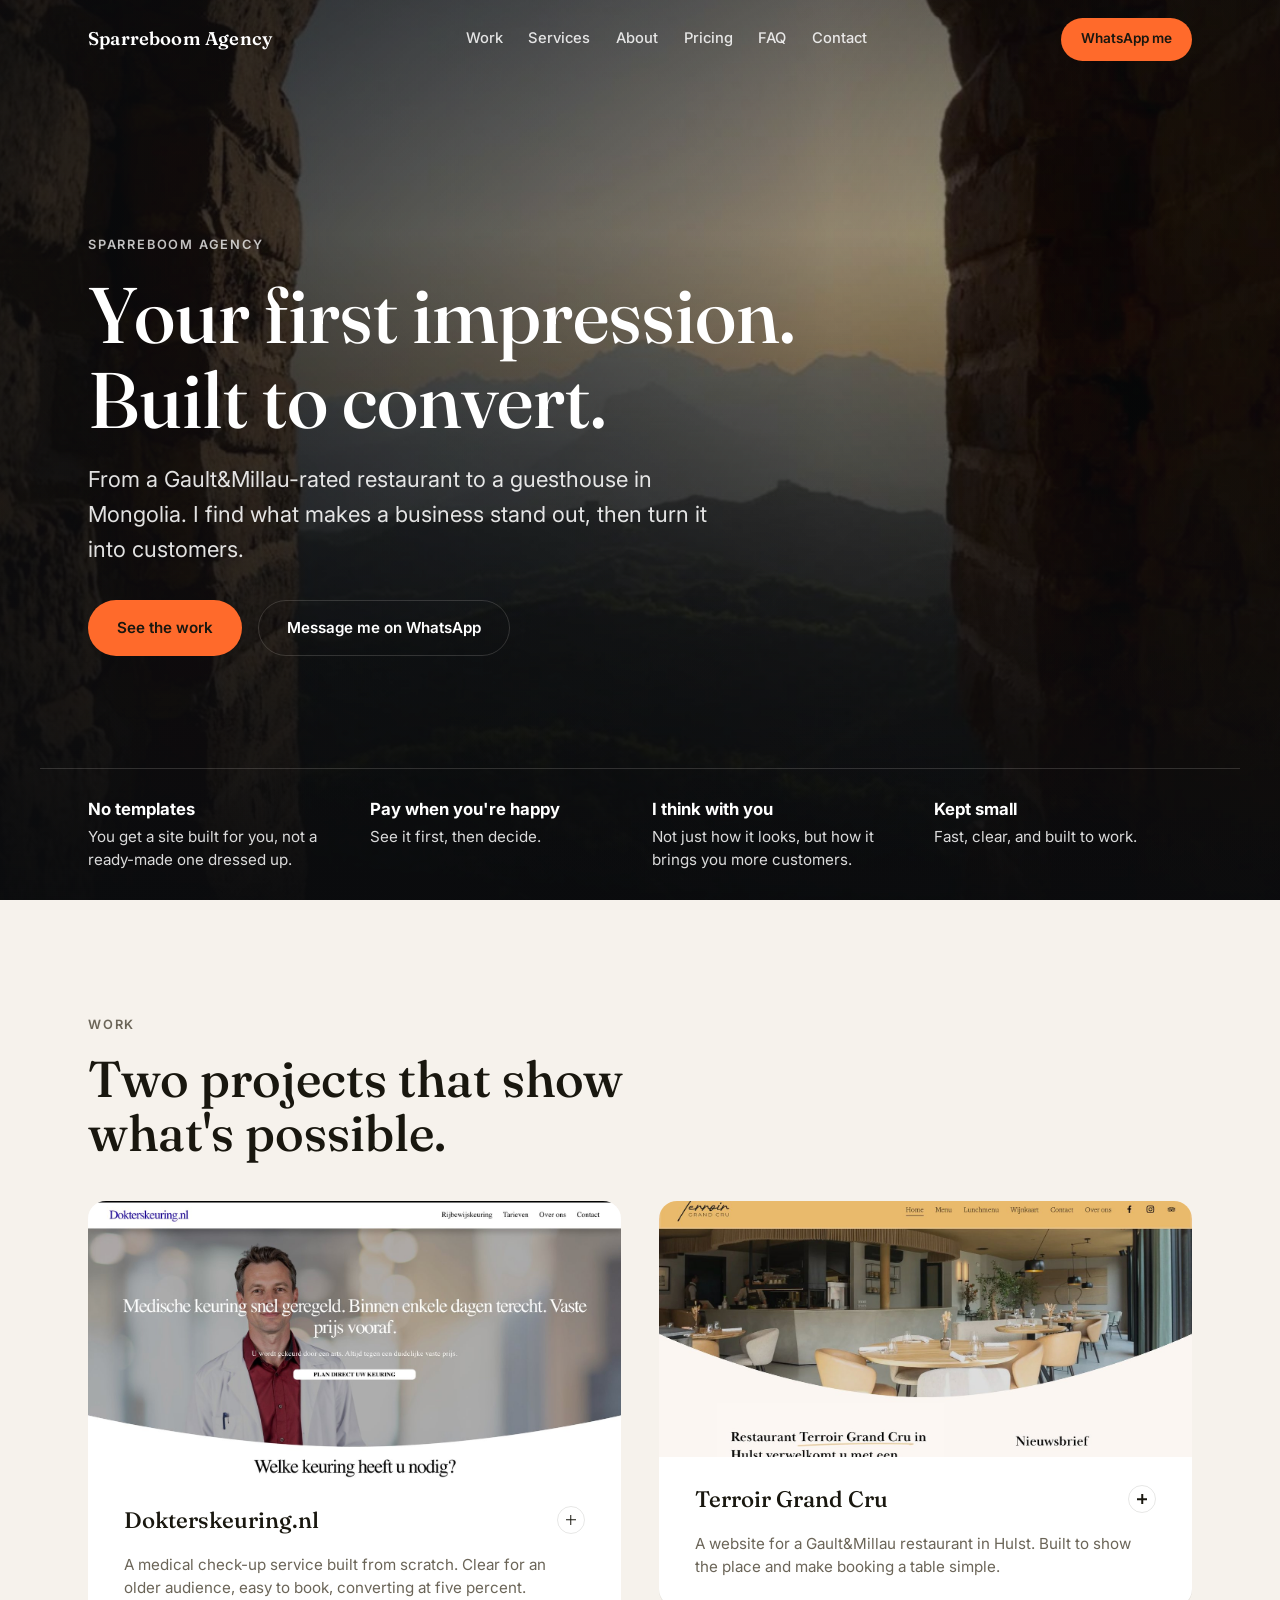
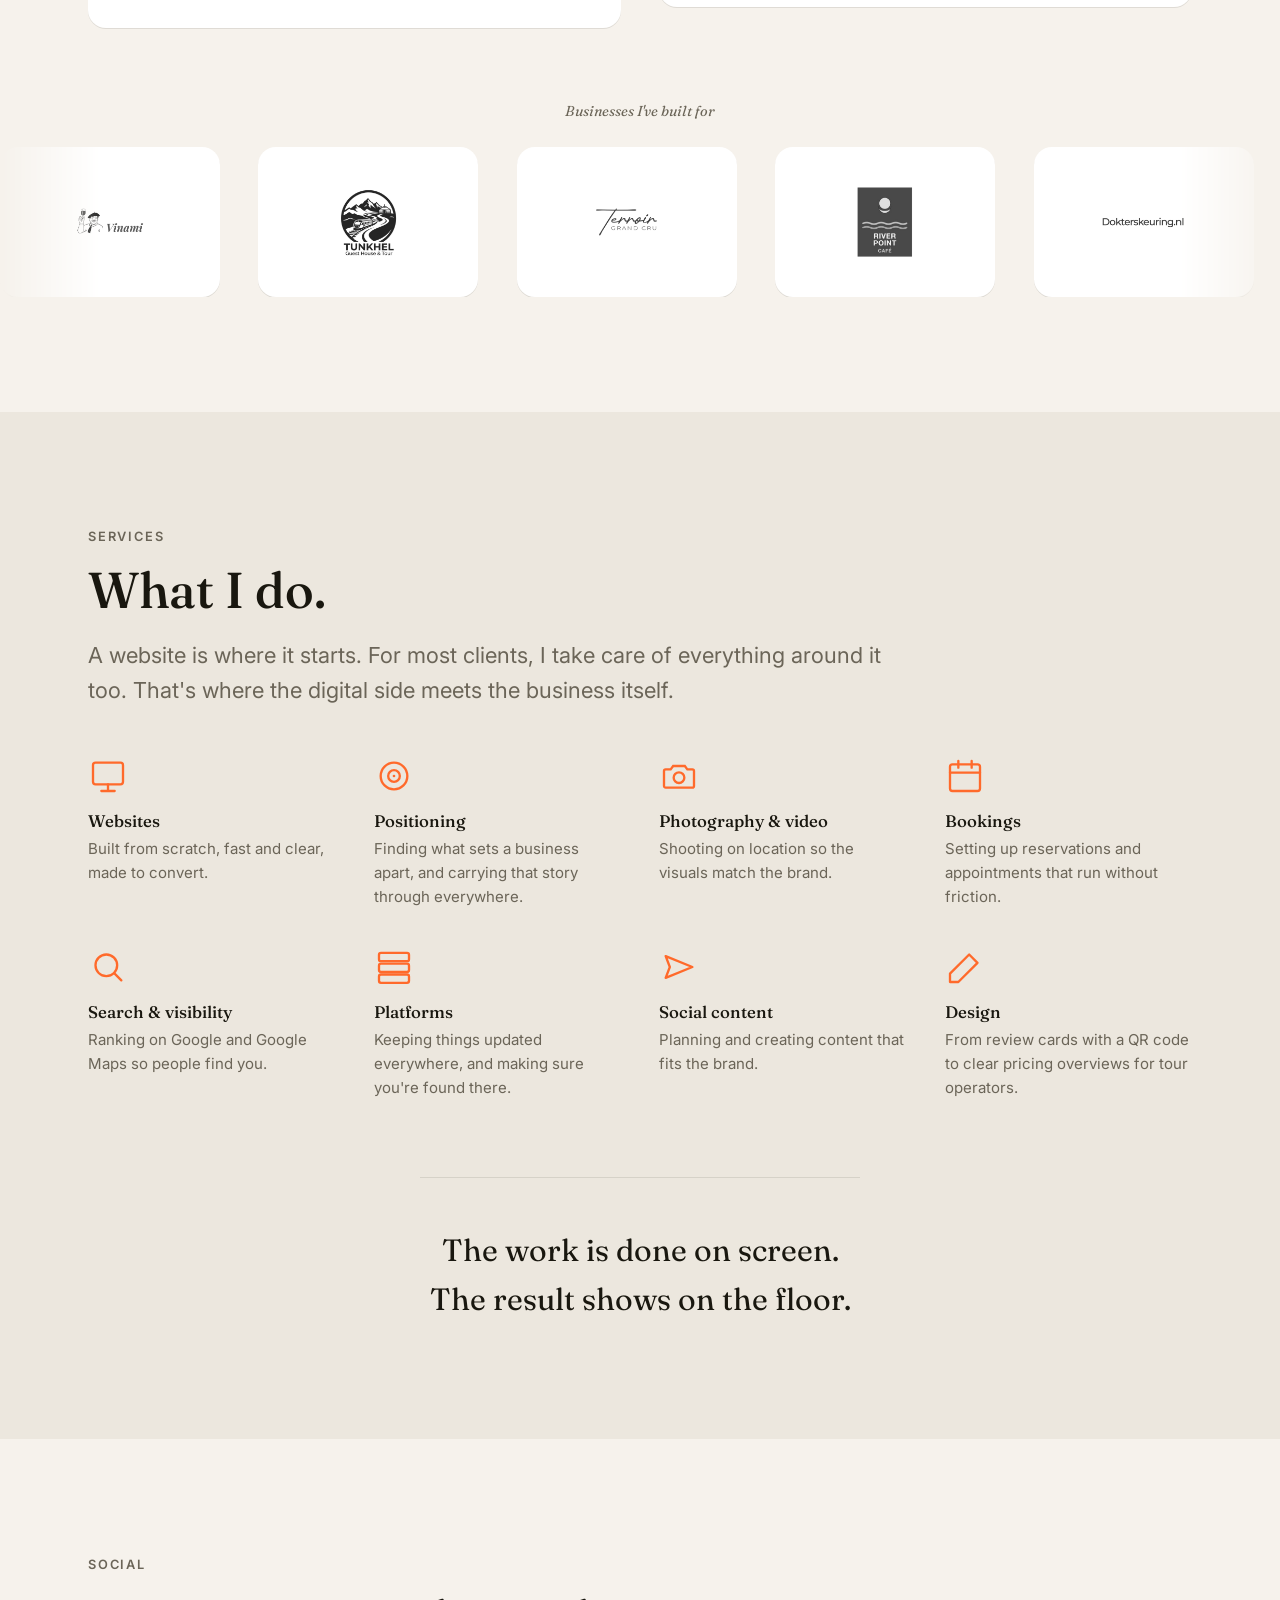
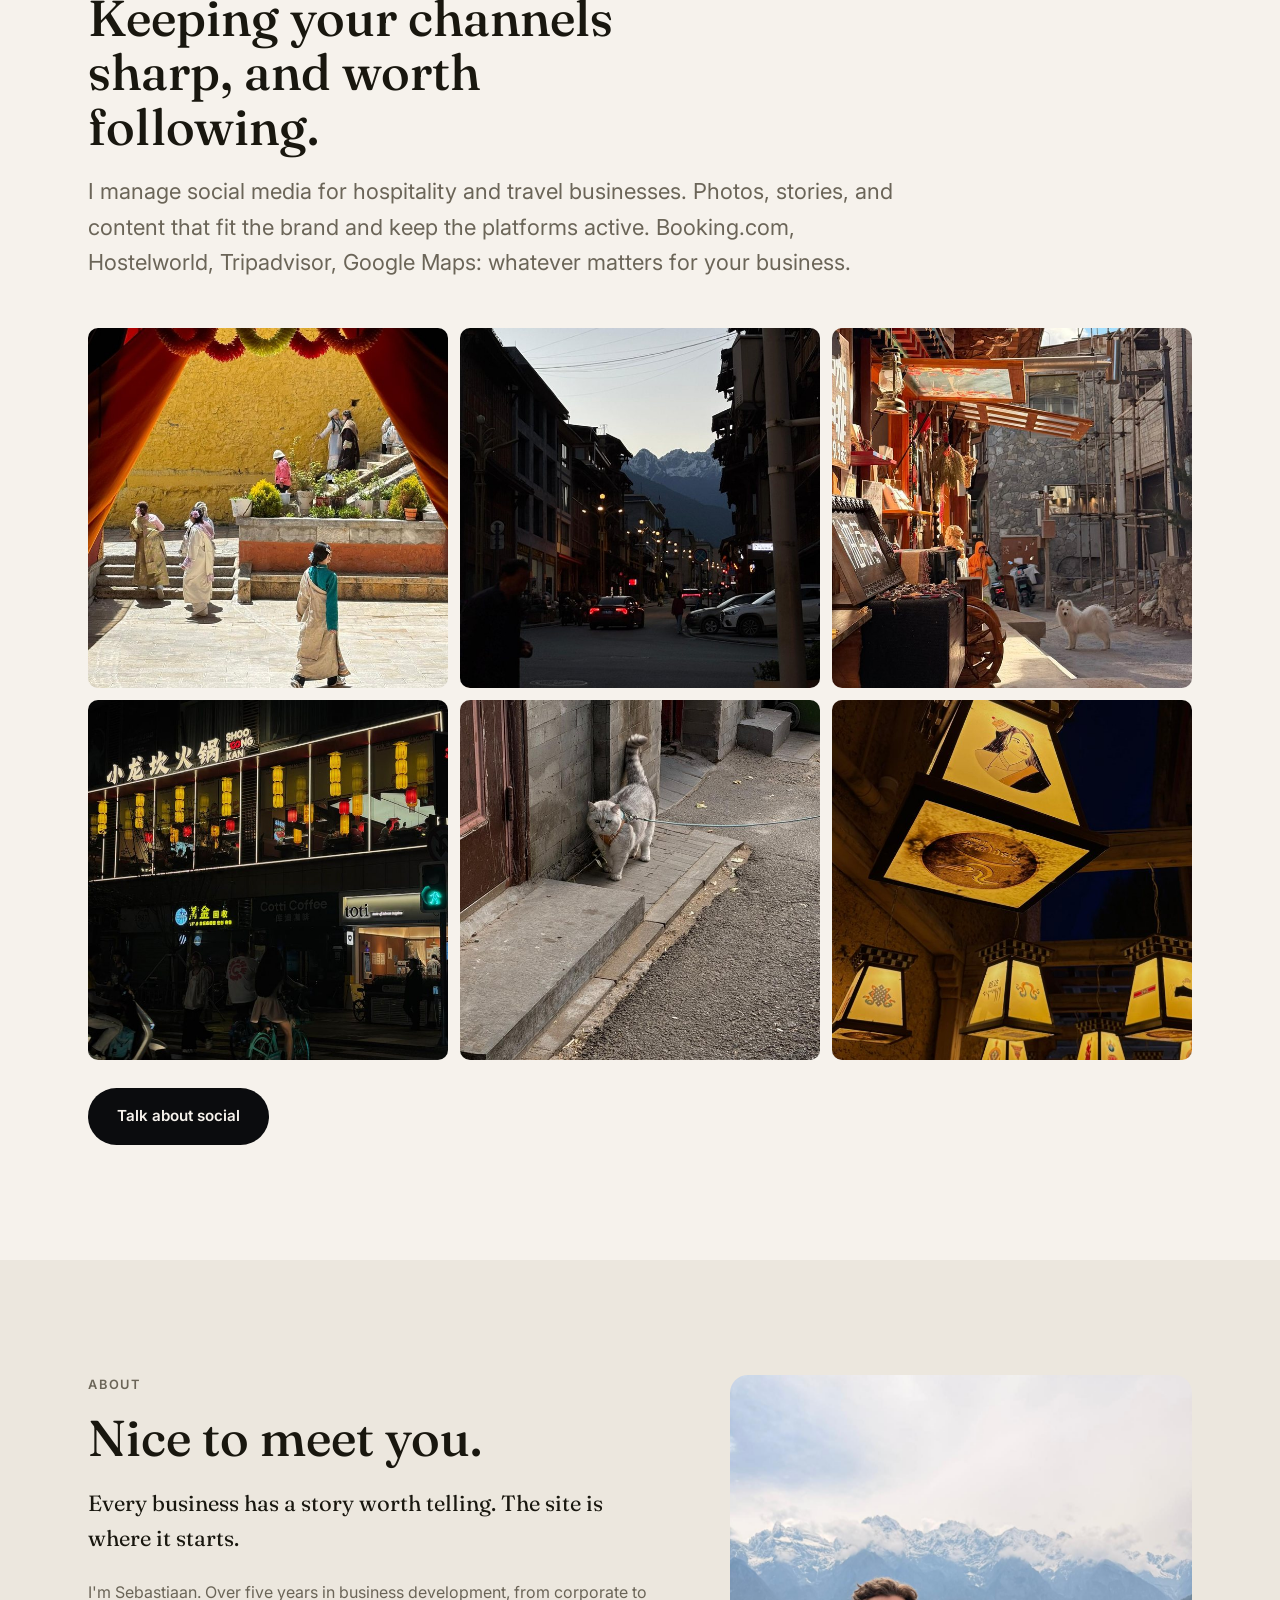
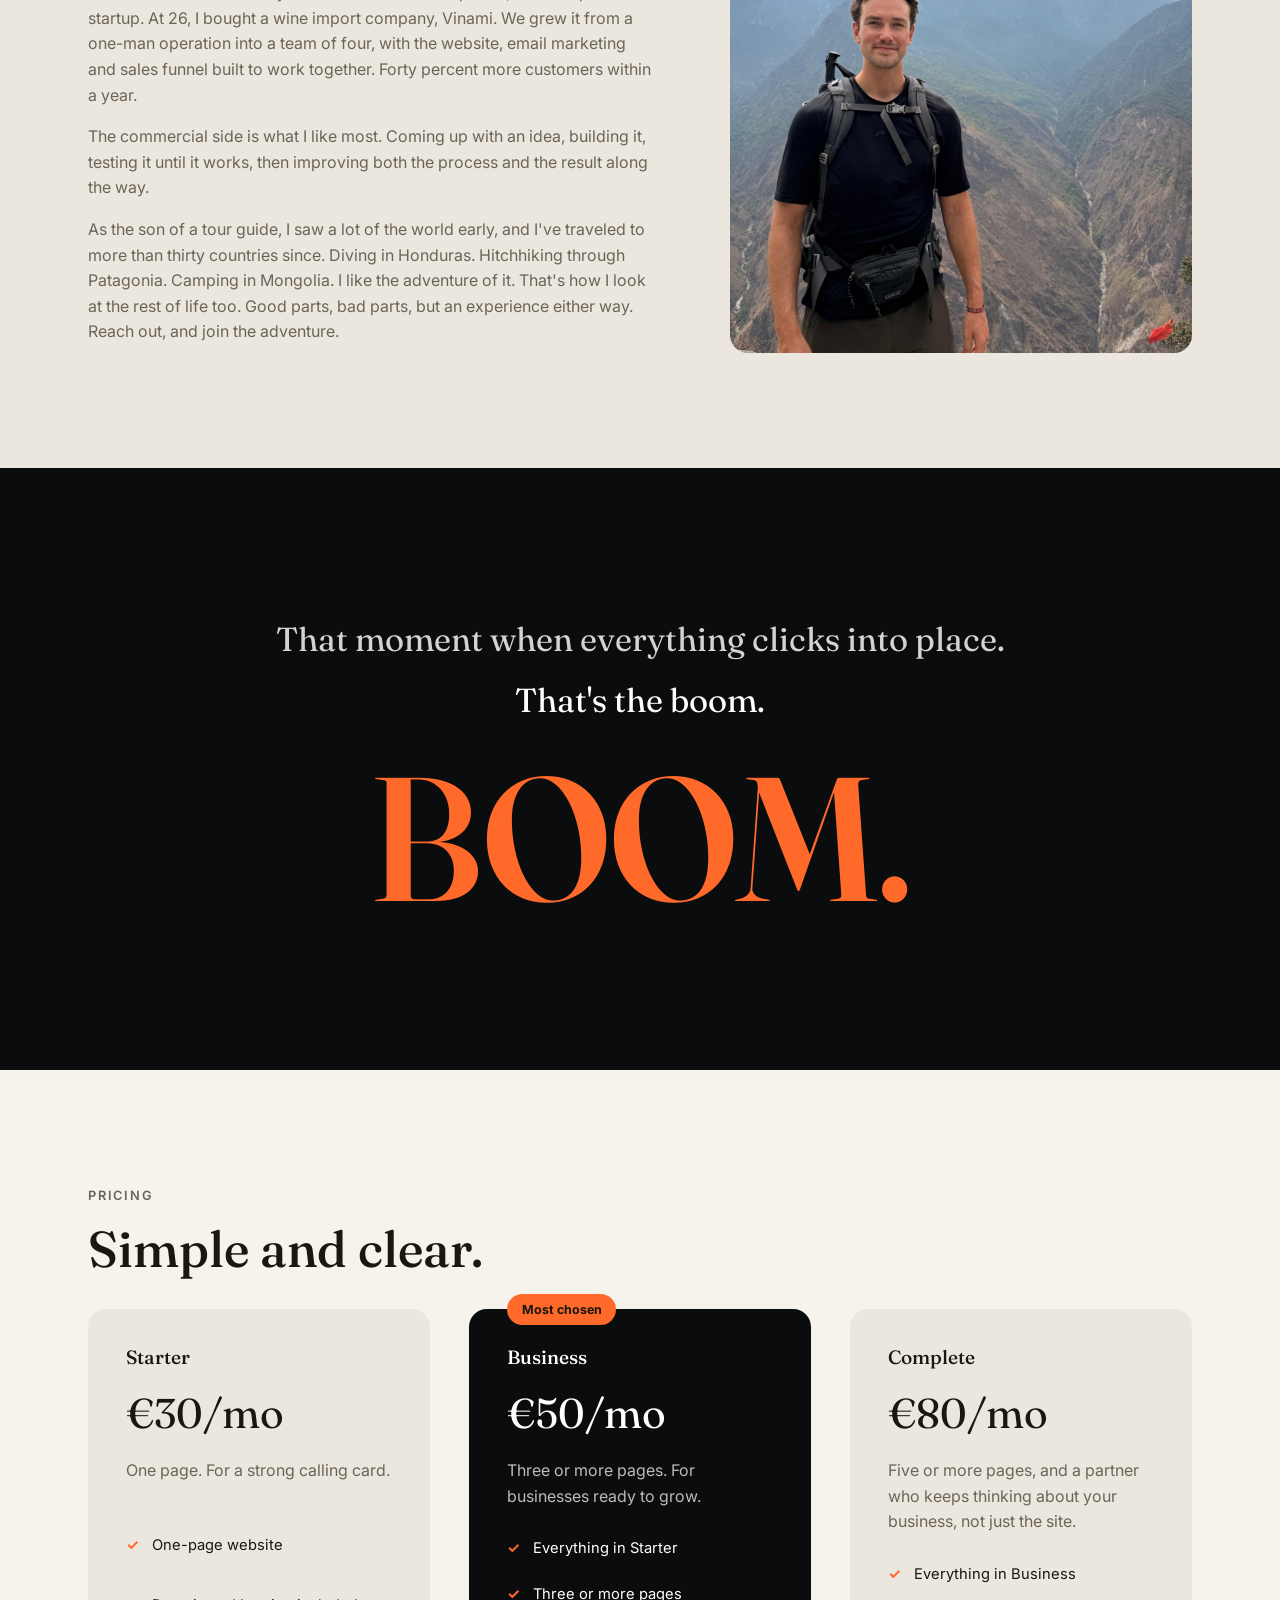
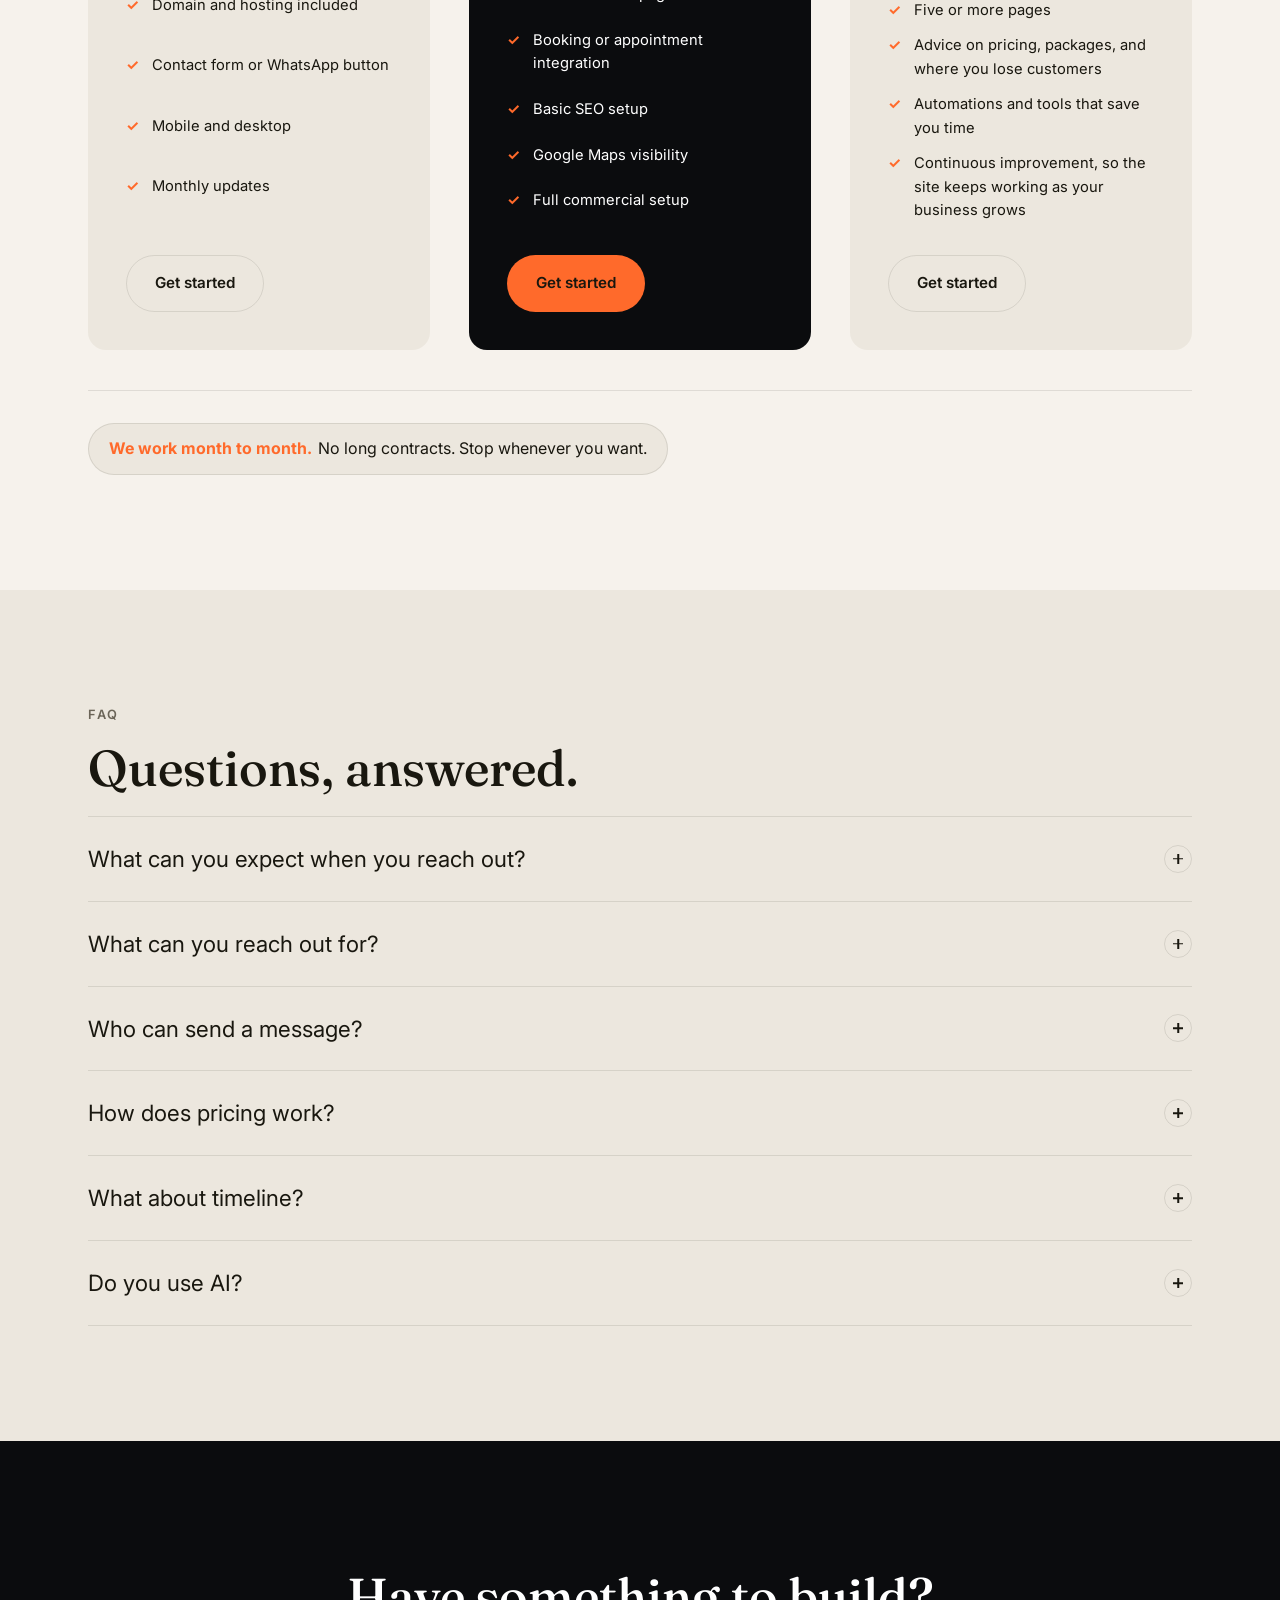
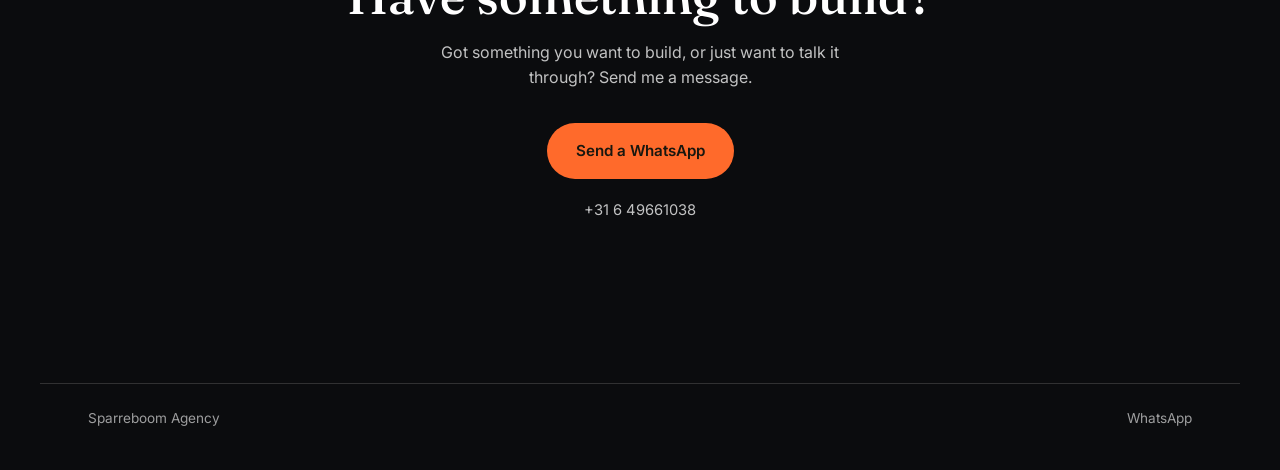
==== commit b2e81657: "Add client logo marquee to Work section Displays a slow, seamless-looping row of client logos in uni" ====
--- a/index.html
+++ b/index.html
@@ -5,6 +5,28 @@
 <meta name="viewport" content="width=device-width, initial-scale=1.0">
 <title>Sparreboom Agency — Your first impression, built to convert.</title>
 <meta name="description" content="Sparreboom Agency builds websites, and the business around them, for restaurants, guesthouses and small businesses that want to stand out.">
+<link rel="canonical" href="https://sparreboom.agency">
+
+<link rel="icon" type="image/x-icon" href="/favicon.ico">
+<link rel="icon" type="image/png" sizes="16x16" href="/images/favicon-16.png">
+<link rel="icon" type="image/png" sizes="32x32" href="/images/favicon-32.png">
+<link rel="icon" type="image/png" sizes="48x48" href="/images/favicon-48.png">
+<link rel="apple-touch-icon" sizes="180x180" href="/images/apple-touch-icon.png">
+
+<meta property="og:type" content="website">
+<meta property="og:site_name" content="Sparreboom Agency">
+<meta property="og:url" content="https://sparreboom.agency">
+<meta property="og:title" content="Sparreboom Agency — Your first impression, built to convert.">
+<meta property="og:description" content="Sparreboom Agency builds websites, and the business around them, for restaurants, guesthouses and small businesses that want to stand out.">
+<meta property="og:image" content="https://sparreboom.agency/images/og-share.jpg">
+<meta property="og:image:width" content="1200">
+<meta property="og:image:height" content="630">
+<meta property="og:locale" content="en_US">
+
+<meta name="twitter:card" content="summary_large_image">
+<meta name="twitter:title" content="Sparreboom Agency — Your first impression, built to convert.">
+<meta name="twitter:description" content="Sparreboom Agency builds websites, and the business around them, for restaurants, guesthouses and small businesses that want to stand out.">
+<meta name="twitter:image" content="https://sparreboom.agency/images/og-share.jpg">
 
 <link rel="preconnect" href="https://fonts.googleapis.com">
 <link rel="preconnect" href="https://fonts.gstatic.com" crossorigin>
@@ -125,6 +147,218 @@
           </div>
         </div>
       </div>
+
+      <div class="work-logos" aria-label="Clients">
+        <p class="work-logos__label reveal">Businesses I've built for</p>
+        <div class="logos__marquee">
+          <div class="logos__track">
+            <div class="logos__group">
+              <div class="logos__item">
+                <img src="images/logo-1.png" alt="" loading="lazy" onerror="this.style.display='none'; this.nextElementSibling.style.display='flex';">
+                <span class="logos__fallback">logo-1.png</span>
+              </div>
+              <div class="logos__item">
+                <img src="images/logo-2.png" alt="" loading="lazy" onerror="this.style.display='none'; this.nextElementSibling.style.display='flex';">
+                <span class="logos__fallback">logo-2.png</span>
+              </div>
+              <div class="logos__item">
+                <img src="images/logo-3.png" alt="" loading="lazy" onerror="this.style.display='none'; this.nextElementSibling.style.display='flex';">
+                <span class="logos__fallback">logo-3.png</span>
+              </div>
+              <div class="logos__item">
+                <img src="images/logo-4.png" alt="" loading="lazy" onerror="this.style.display='none'; this.nextElementSibling.style.display='flex';">
+                <span class="logos__fallback">logo-4.png</span>
+              </div>
+              <div class="logos__item">
+                <img src="images/logo-5.png" alt="" loading="lazy" onerror="this.style.display='none'; this.nextElementSibling.style.display='flex';">
+                <span class="logos__fallback">logo-5.png</span>
+              </div>
+              <div class="logos__item">
+                <img src="images/logo-1.png" alt="" loading="lazy" onerror="this.style.display='none'; this.nextElementSibling.style.display='flex';">
+                <span class="logos__fallback">logo-1.png</span>
+              </div>
+              <div class="logos__item">
+                <img src="images/logo-2.png" alt="" loading="lazy" onerror="this.style.display='none'; this.nextElementSibling.style.display='flex';">
+                <span class="logos__fallback">logo-2.png</span>
+              </div>
+              <div class="logos__item">
+                <img src="images/logo-3.png" alt="" loading="lazy" onerror="this.style.display='none'; this.nextElementSibling.style.display='flex';">
+                <span class="logos__fallback">logo-3.png</span>
+              </div>
+              <div class="logos__item">
+                <img src="images/logo-4.png" alt="" loading="lazy" onerror="this.style.display='none'; this.nextElementSibling.style.display='flex';">
+                <span class="logos__fallback">logo-4.png</span>
+              </div>
+              <div class="logos__item">
+                <img src="images/logo-5.png" alt="" loading="lazy" onerror="this.style.display='none'; this.nextElementSibling.style.display='flex';">
+                <span class="logos__fallback">logo-5.png</span>
+              </div>
+              <div class="logos__item">
+                <img src="images/logo-1.png" alt="" loading="lazy" onerror="this.style.display='none'; this.nextElementSibling.style.display='flex';">
+                <span class="logos__fallback">logo-1.png</span>
+              </div>
+              <div class="logos__item">
+                <img src="images/logo-2.png" alt="" loading="lazy" onerror="this.style.display='none'; this.nextElementSibling.style.display='flex';">
+                <span class="logos__fallback">logo-2.png</span>
+              </div>
+              <div class="logos__item">
+                <img src="images/logo-3.png" alt="" loading="lazy" onerror="this.style.display='none'; this.nextElementSibling.style.display='flex';">
+                <span class="logos__fallback">logo-3.png</span>
+              </div>
+              <div class="logos__item">
+                <img src="images/logo-4.png" alt="" loading="lazy" onerror="this.style.display='none'; this.nextElementSibling.style.display='flex';">
+                <span class="logos__fallback">logo-4.png</span>
+              </div>
+              <div class="logos__item">
+                <img src="images/logo-5.png" alt="" loading="lazy" onerror="this.style.display='none'; this.nextElementSibling.style.display='flex';">
+                <span class="logos__fallback">logo-5.png</span>
+              </div>
+              <div class="logos__item">
+                <img src="images/logo-1.png" alt="" loading="lazy" onerror="this.style.display='none'; this.nextElementSibling.style.display='flex';">
+                <span class="logos__fallback">logo-1.png</span>
+              </div>
+              <div class="logos__item">
+                <img src="images/logo-2.png" alt="" loading="lazy" onerror="this.style.display='none'; this.nextElementSibling.style.display='flex';">
+                <span class="logos__fallback">logo-2.png</span>
+              </div>
+              <div class="logos__item">
+                <img src="images/logo-3.png" alt="" loading="lazy" onerror="this.style.display='none'; this.nextElementSibling.style.display='flex';">
+                <span class="logos__fallback">logo-3.png</span>
+              </div>
+              <div class="logos__item">
+                <img src="images/logo-4.png" alt="" loading="lazy" onerror="this.style.display='none'; this.nextElementSibling.style.display='flex';">
+                <span class="logos__fallback">logo-4.png</span>
+              </div>
+              <div class="logos__item">
+                <img src="images/logo-5.png" alt="" loading="lazy" onerror="this.style.display='none'; this.nextElementSibling.style.display='flex';">
+                <span class="logos__fallback">logo-5.png</span>
+              </div>
+              <div class="logos__item">
+                <img src="images/logo-1.png" alt="" loading="lazy" onerror="this.style.display='none'; this.nextElementSibling.style.display='flex';">
+                <span class="logos__fallback">logo-1.png</span>
+              </div>
+              <div class="logos__item">
+                <img src="images/logo-2.png" alt="" loading="lazy" onerror="this.style.display='none'; this.nextElementSibling.style.display='flex';">
+                <span class="logos__fallback">logo-2.png</span>
+              </div>
+              <div class="logos__item">
+                <img src="images/logo-3.png" alt="" loading="lazy" onerror="this.style.display='none'; this.nextElementSibling.style.display='flex';">
+                <span class="logos__fallback">logo-3.png</span>
+              </div>
+              <div class="logos__item">
+                <img src="images/logo-4.png" alt="" loading="lazy" onerror="this.style.display='none'; this.nextElementSibling.style.display='flex';">
+                <span class="logos__fallback">logo-4.png</span>
+              </div>
+              <div class="logos__item">
+                <img src="images/logo-5.png" alt="" loading="lazy" onerror="this.style.display='none'; this.nextElementSibling.style.display='flex';">
+                <span class="logos__fallback">logo-5.png</span>
+              </div>
+            </div>
+            <div class="logos__group" aria-hidden="true">
+              <div class="logos__item">
+                <img src="images/logo-1.png" alt="" loading="lazy" onerror="this.style.display='none'; this.nextElementSibling.style.display='flex';">
+                <span class="logos__fallback">logo-1.png</span>
+              </div>
+              <div class="logos__item">
+                <img src="images/logo-2.png" alt="" loading="lazy" onerror="this.style.display='none'; this.nextElementSibling.style.display='flex';">
+                <span class="logos__fallback">logo-2.png</span>
+              </div>
+              <div class="logos__item">
+                <img src="images/logo-3.png" alt="" loading="lazy" onerror="this.style.display='none'; this.nextElementSibling.style.display='flex';">
+                <span class="logos__fallback">logo-3.png</span>
+              </div>
+              <div class="logos__item">
+                <img src="images/logo-4.png" alt="" loading="lazy" onerror="this.style.display='none'; this.nextElementSibling.style.display='flex';">
+                <span class="logos__fallback">logo-4.png</span>
+              </div>
+              <div class="logos__item">
+                <img src="images/logo-5.png" alt="" loading="lazy" onerror="this.style.display='none'; this.nextElementSibling.style.display='flex';">
+                <span class="logos__fallback">logo-5.png</span>
+              </div>
+              <div class="logos__item">
+                <img src="images/logo-1.png" alt="" loading="lazy" onerror="this.style.display='none'; this.nextElementSibling.style.display='flex';">
+                <span class="logos__fallback">logo-1.png</span>
+              </div>
+              <div class="logos__item">
+                <img src="images/logo-2.png" alt="" loading="lazy" onerror="this.style.display='none'; this.nextElementSibling.style.display='flex';">
+                <span class="logos__fallback">logo-2.png</span>
+              </div>
+              <div class="logos__item">
+                <img src="images/logo-3.png" alt="" loading="lazy" onerror="this.style.display='none'; this.nextElementSibling.style.display='flex';">
+                <span class="logos__fallback">logo-3.png</span>
+              </div>
+              <div class="logos__item">
+                <img src="images/logo-4.png" alt="" loading="lazy" onerror="this.style.display='none'; this.nextElementSibling.style.display='flex';">
+                <span class="logos__fallback">logo-4.png</span>
+              </div>
+              <div class="logos__item">
+                <img src="images/logo-5.png" alt="" loading="lazy" onerror="this.style.display='none'; this.nextElementSibling.style.display='flex';">
+                <span class="logos__fallback">logo-5.png</span>
+              </div>
+              <div class="logos__item">
+                <img src="images/logo-1.png" alt="" loading="lazy" onerror="this.style.display='none'; this.nextElementSibling.style.display='flex';">
+                <span class="logos__fallback">logo-1.png</span>
+              </div>
+              <div class="logos__item">
+                <img src="images/logo-2.png" alt="" loading="lazy" onerror="this.style.display='none'; this.nextElementSibling.style.display='flex';">
+                <span class="logos__fallback">logo-2.png</span>
+              </div>
+              <div class="logos__item">
+                <img src="images/logo-3.png" alt="" loading="lazy" onerror="this.style.display='none'; this.nextElementSibling.style.display='flex';">
+                <span class="logos__fallback">logo-3.png</span>
+              </div>
+              <div class="logos__item">
+                <img src="images/logo-4.png" alt="" loading="lazy" onerror="this.style.display='none'; this.nextElementSibling.style.display='flex';">
+                <span class="logos__fallback">logo-4.png</span>
+              </div>
+              <div class="logos__item">
+                <img src="images/logo-5.png" alt="" loading="lazy" onerror="this.style.display='none'; this.nextElementSibling.style.display='flex';">
+                <span class="logos__fallback">logo-5.png</span>
+              </div>
+              <div class="logos__item">
+                <img src="images/logo-1.png" alt="" loading="lazy" onerror="this.style.display='none'; this.nextElementSibling.style.display='flex';">
+                <span class="logos__fallback">logo-1.png</span>
+              </div>
+              <div class="logos__item">
+                <img src="images/logo-2.png" alt="" loading="lazy" onerror="this.style.display='none'; this.nextElementSibling.style.display='flex';">
+                <span class="logos__fallback">logo-2.png</span>
+              </div>
+              <div class="logos__item">
+                <img src="images/logo-3.png" alt="" loading="lazy" onerror="this.style.display='none'; this.nextElementSibling.style.display='flex';">
+                <span class="logos__fallback">logo-3.png</span>
+              </div>
+              <div class="logos__item">
+                <img src="images/logo-4.png" alt="" loading="lazy" onerror="this.style.display='none'; this.nextElementSibling.style.display='flex';">
+                <span class="logos__fallback">logo-4.png</span>
+              </div>
+              <div class="logos__item">
+                <img src="images/logo-5.png" alt="" loading="lazy" onerror="this.style.display='none'; this.nextElementSibling.style.display='flex';">
+                <span class="logos__fallback">logo-5.png</span>
+              </div>
+              <div class="logos__item">
+                <img src="images/logo-1.png" alt="" loading="lazy" onerror="this.style.display='none'; this.nextElementSibling.style.display='flex';">
+                <span class="logos__fallback">logo-1.png</span>
+              </div>
+              <div class="logos__item">
+                <img src="images/logo-2.png" alt="" loading="lazy" onerror="this.style.display='none'; this.nextElementSibling.style.display='flex';">
+                <span class="logos__fallback">logo-2.png</span>
+              </div>
+              <div class="logos__item">
+                <img src="images/logo-3.png" alt="" loading="lazy" onerror="this.style.display='none'; this.nextElementSibling.style.display='flex';">
+                <span class="logos__fallback">logo-3.png</span>
+              </div>
+              <div class="logos__item">
+                <img src="images/logo-4.png" alt="" loading="lazy" onerror="this.style.display='none'; this.nextElementSibling.style.display='flex';">
+                <span class="logos__fallback">logo-4.png</span>
+              </div>
+              <div class="logos__item">
+                <img src="images/logo-5.png" alt="" loading="lazy" onerror="this.style.display='none'; this.nextElementSibling.style.display='flex';">
+                <span class="logos__fallback">logo-5.png</span>
+              </div>
+            </div>
+          </div>
+        </div>
+      </div>
     </div>
   </section>
 
--- a/css/styles.css
+++ b/css/styles.css
@@ -257,6 +257,85 @@
   font-weight: 700;
   font-size: 1.05rem;
   margin-bottom: 0.25rem;
+}
+
+/* ---------- Client logos (inside Work section) ---------- */
+.work-logos {
+  margin: clamp(3rem, 6vw, 4.5rem) 0 0;
+}
+.work-logos__label {
+  text-align: center;
+  font-family: var(--font-display);
+  font-style: italic;
+  font-size: 0.9rem;
+  color: var(--stone);
+  margin: 0 0 1.5rem;
+}
+.logos__marquee {
+  overflow: hidden;
+  width: 100vw;
+  margin-left: 50%;
+  transform: translateX(-50%);
+  mask-image: linear-gradient(to right, transparent, black 8%, black 92%, transparent);
+  -webkit-mask-image: linear-gradient(to right, transparent, black 8%, black 92%, transparent);
+}
+.logos__track {
+  display: flex;
+  width: max-content;
+  animation: logos-scroll 150s linear infinite;
+}
+.logos__marquee:hover .logos__track { animation-play-state: paused; }
+.logos__group {
+  display: flex;
+  align-items: center;
+  gap: var(--gap);
+  padding-right: var(--gap);
+}
+.logos__item {
+  display: flex;
+  align-items: center;
+  justify-content: center;
+  width: 220px;
+  height: 150px;
+  padding: 10px;
+  background: #fff;
+  border-radius: var(--radius);
+  box-shadow: 0 1px 0 var(--hairline);
+  transition: transform 0.3s var(--ease), box-shadow 0.3s var(--ease);
+}
+.logos__item:hover {
+  transform: translateY(-4px);
+  box-shadow: 0 16px 32px rgba(25, 23, 15, 0.1);
+}
+.logos__item img {
+  max-width: 100%;
+  max-height: 100%;
+  width: auto;
+  height: auto;
+  object-fit: contain;
+  filter: grayscale(1);
+  opacity: 0.85;
+  transition: opacity 0.3s var(--ease), filter 0.3s var(--ease);
+}
+.logos__item:hover img {
+  filter: none;
+  opacity: 1;
+}
+.logos__fallback {
+  display: none;
+  align-items: center;
+  justify-content: center;
+  width: 100%;
+  height: 100%;
+  border: 1px dashed var(--hairline);
+  border-radius: 6px;
+  color: var(--stone);
+  font-family: monospace;
+  font-size: 0.78rem;
+  white-space: nowrap;
+}
+@keyframes logos-scroll {
+  to { transform: translateX(-50%); }
 }
 
 /* ---------- Sections (generic) ---------- */
@@ -645,6 +724,8 @@
   .reveal { opacity: 1; transform: none; transition: none; }
   .hero__media img { transform: none !important; }
   * { animation-duration: 0.001ms !important; transition-duration: 0.001ms !important; }
+  .logos__track { animation: none !important; transform: none !important; justify-content: center; }
+  .logos__group[aria-hidden="true"] { display: none; }
 }
 
 /* ============================================================
@@ -686,4 +767,7 @@
   .social-grid { grid-template-columns: repeat(2, 1fr); }
   .hero__trust { grid-template-columns: 1fr 1fr; }
   .hero__actions .btn { width: 100%; justify-content: center; }
-}
+
+  .logos__item { width: 155px; height: 115px; padding: 7px; }
+  .logos__group { gap: 1.5rem; padding-right: 1.5rem; }
+}
